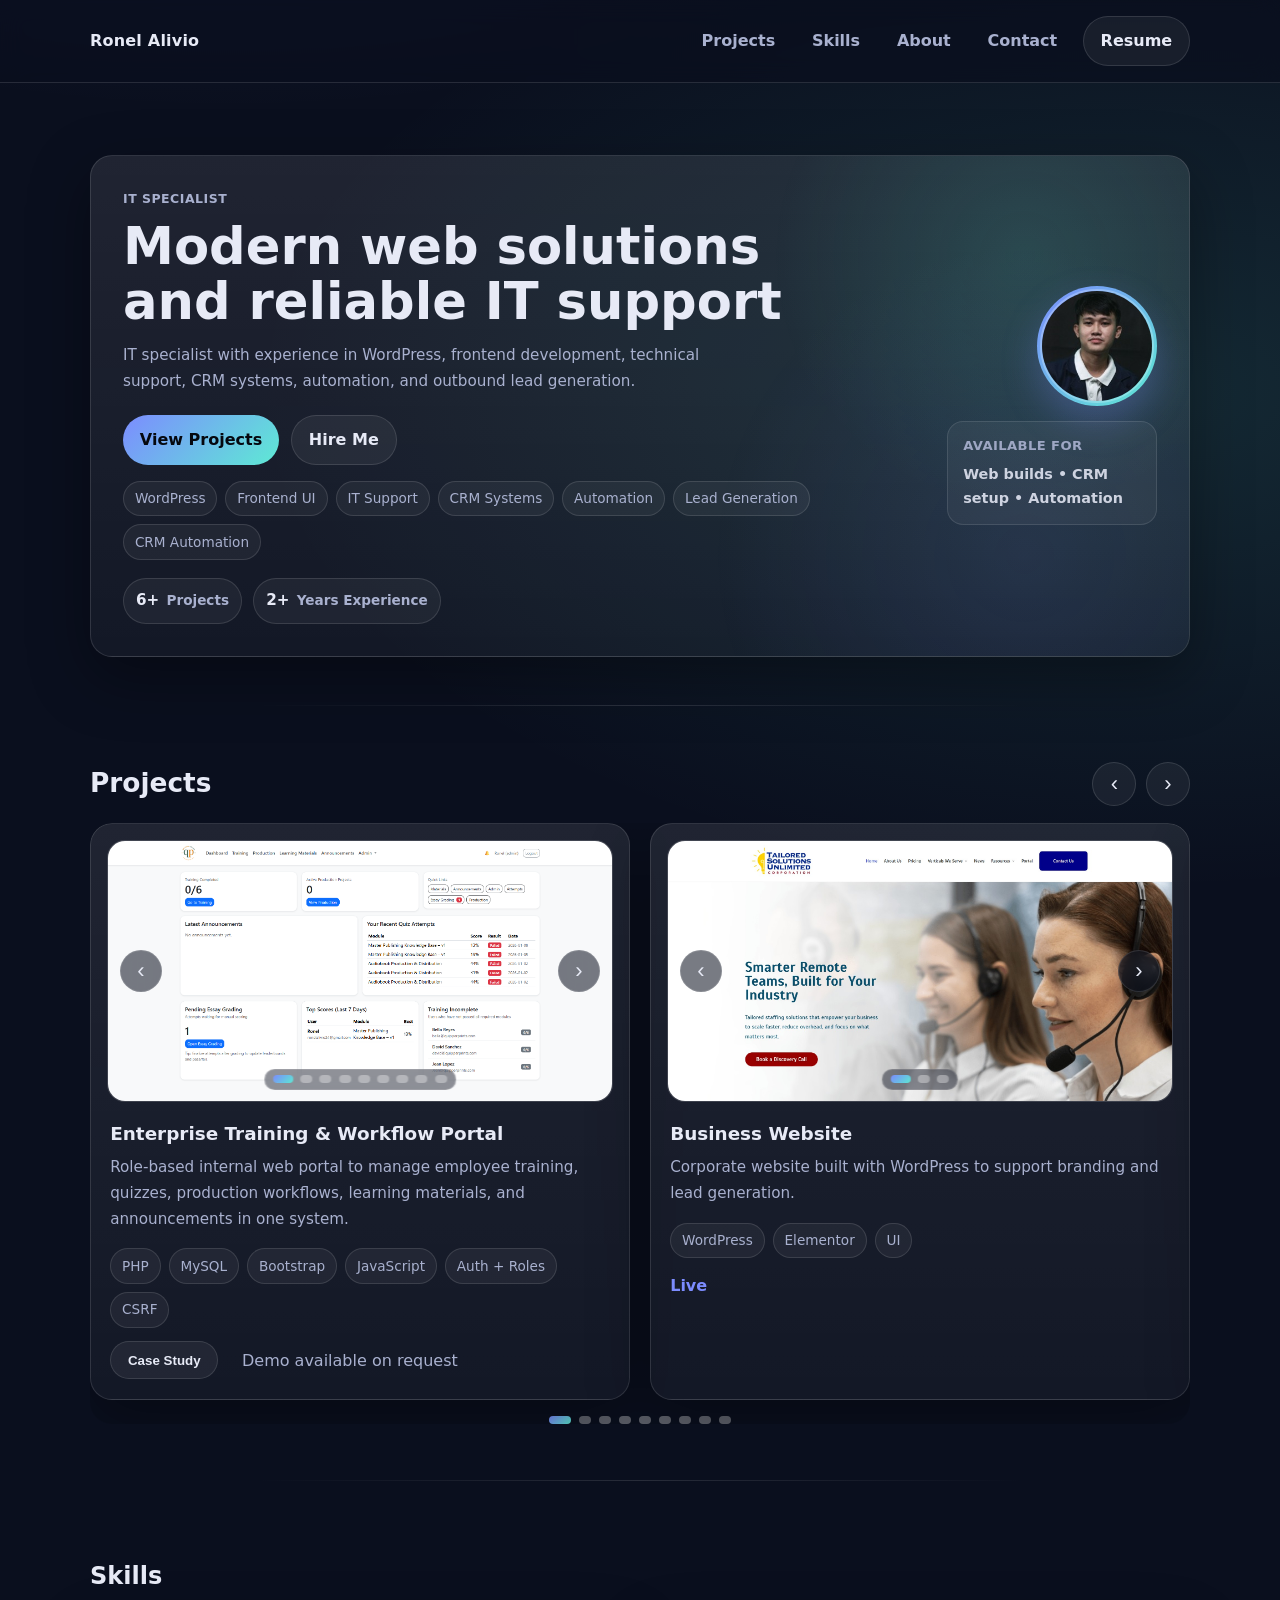
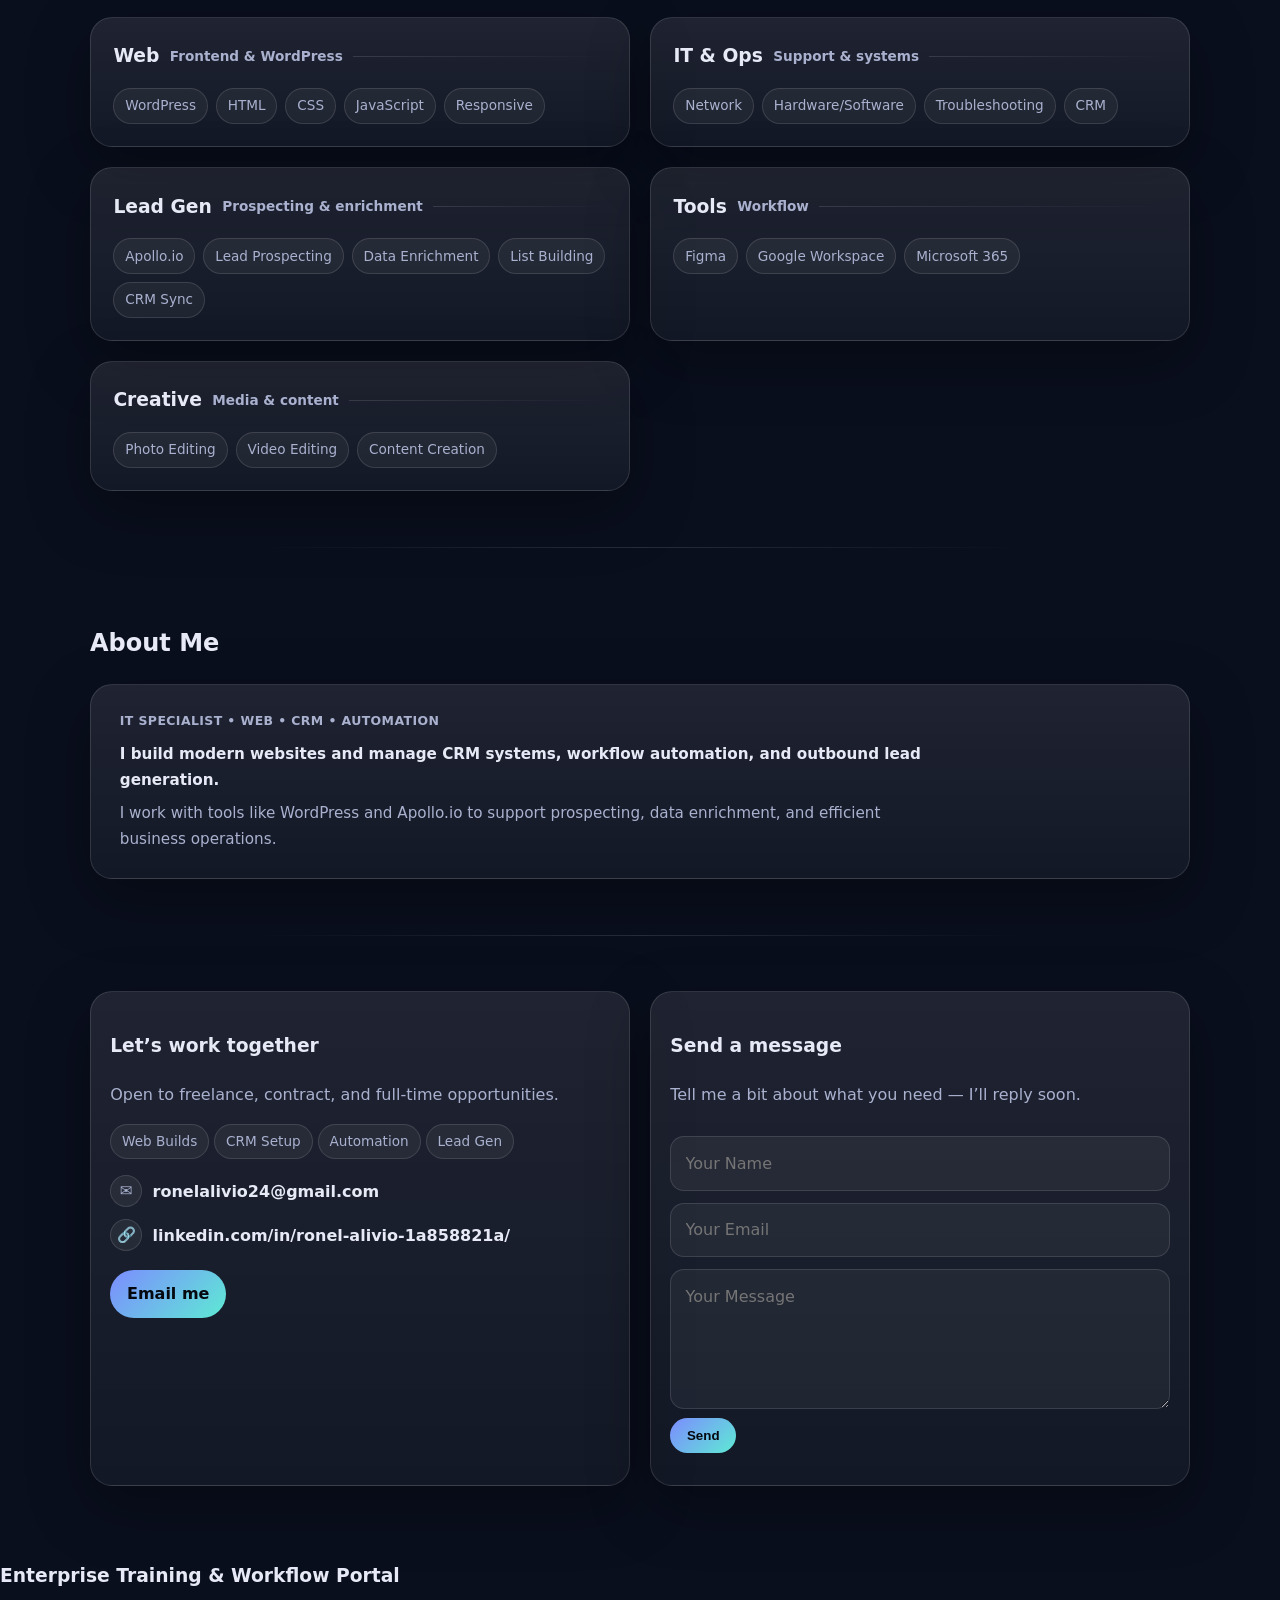
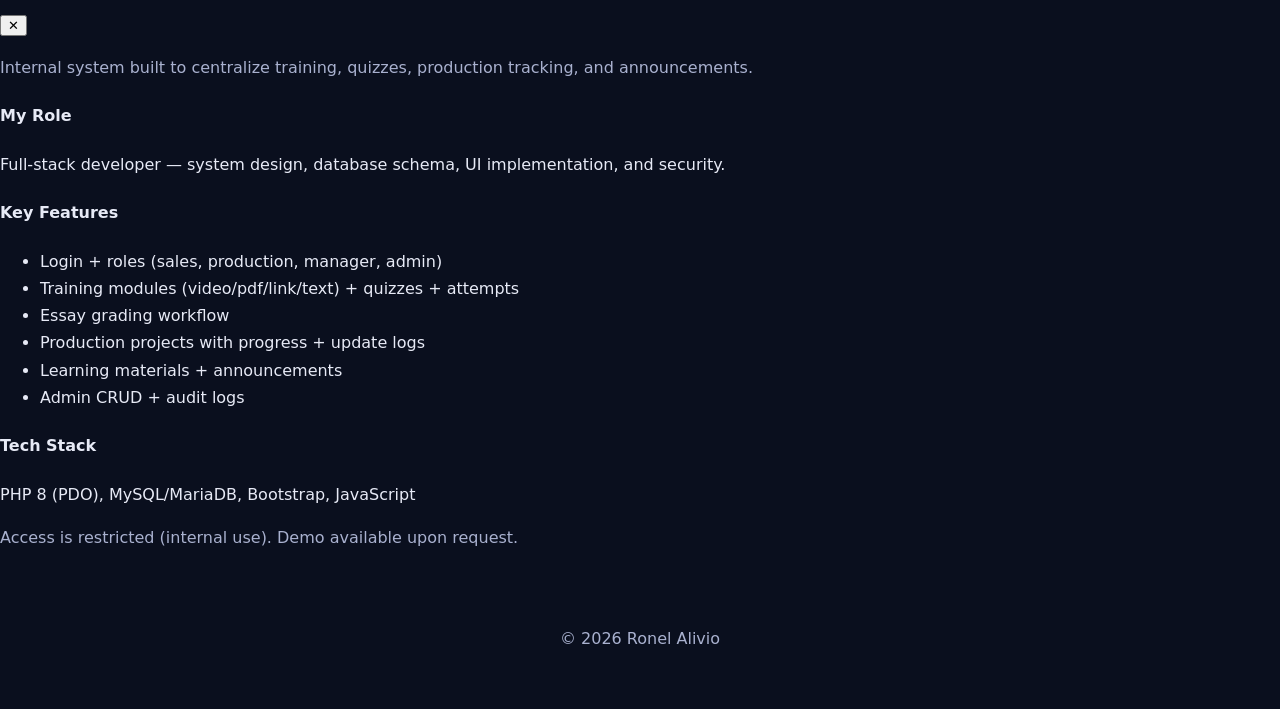
==== index.html @ d52def6b "Update index.html" ====
<!doctype html>
<html lang="en">
<head>
  <meta charset="utf-8" />
  <meta name="viewport" content="width=device-width, initial-scale=1" />
  <title>Ronel Alivio</title>
  <meta name="description" content="Portfolio website showcasing projects and skills" />
  <link rel="stylesheet" href="css/style.css" />
</head>

<body>
  <!-- Header -->
  <header class="header">
    <div class="container nav">
      <a href="#top" class="brand" aria-label="Go to top">
        <span>Ronel Alivio</span>
      </a>

      <nav aria-label="Primary navigation">
        <button
          class="menu-btn"
          id="menuBtn"
          aria-label="Open menu"
          aria-expanded="false"
          aria-controls="menu"
          type="button"
        >
          <span></span>
          <span></span>
          <span></span>
        </button>

        <ul id="menu">
          <li><a href="#projects">Projects</a></li>
          <li><a href="#skills">Skills</a></li>
          <li><a href="#about">About</a></li>
          <li><a href="#contact">Contact</a></li>
          <li><a class="btn" href="resume.html" target="_blank" rel="noreferrer">Resume</a></li>
        </ul>
      </nav>
    </div>
  </header>

  <main id="top">
    <!-- Hero -->
    <section class="hero">
      <div class="container">
        <div class="card hero-card">
          <!-- Left -->
          <div class="hero-content">
            <p class="kicker">IT Specialist</p>

            <h1>Modern web solutions<br>and reliable IT support</h1>

            <p class="subtitle">
              IT specialist with experience in WordPress, frontend development, technical support,
              CRM systems, automation, and outbound lead generation.
            </p>

            <div class="cta">
              <a href="#projects" class="btn primary">View Projects</a>
              <a href="#contact" class="btn">Hire Me</a>
            </div>

            <div class="meta">
              <span class="chip">WordPress</span>
              <span class="chip">Frontend UI</span>
              <span class="chip">IT Support</span>
              <span class="chip">CRM Systems</span>
              <span class="chip">Automation</span>
              <span class="chip">Lead Generation</span>
              <span class="chip">CRM Automation</span>
            </div>

            <div class="hero-highlights" aria-label="Highlights">
              <div class="mini">
                <strong>6+</strong>
                <span>Projects</span>
              </div>
              <div class="mini">
                <strong>2+</strong>
                <span>Years Experience</span>
              </div>
            </div>
          </div>

          <!-- Right -->
          <aside class="hero-side" aria-label="Profile and availability">
            <div class="hero-avatar">
              <img src="assets/images/profile.jpg" alt="Ronel Alivio portrait" />
            </div>

            <div class="hero-side-card">
              <p class="hero-side-title">Available for</p>
              <p class="hero-side-text">Web builds • CRM setup • Automation</p>
            </div>
          </aside>
        </div>
      </div>
    </section>

    <!-- Projects -->
    <section id="projects" class="section">
      <div class="container">
        <div class="section-header">
          <div>
            <h2>Projects</h2>
          </div>

          <div class="projects-controls" aria-label="Project carousel controls">
            <button class="proj-nav" type="button" aria-label="Previous projects" data-proj-prev>‹</button>
            <button class="proj-nav" type="button" aria-label="Next projects" data-proj-next>›</button>
          </div>
        </div>

        <div class="projects-carousel" data-projects-carousel>
          <div class="projects-track" data-projects-track>

            <!-- Project 1 -->
            <article class="card project project-slide">
              <div class="project-media">
                <div class="carousel" data-carousel>
                  <div class="carousel-track" data-track>
                    <img src="assets/images/projects/10-1.png" alt="Portal screenshot 1" />
                    <!-- NOTE: these filenames use dots; keep as-is only if your files are really named like this -->
                    <img src="assets/images/projects/10.2.png" alt="Portal screenshot 2" />
                    <img src="assets/images/projects/10.3.png" alt="Portal screenshot 3" />
                    <img src="assets/images/projects/10.4.png" alt="Portal screenshot 4" />
                    <img src="assets/images/projects/10.5.png" alt="Portal screenshot 5" />
                    <img src="assets/images/projects/10.6.png" alt="Portal screenshot 6" />
                    <img src="assets/images/projects/10.7.png" alt="Portal screenshot 7" />
                    <img src="assets/images/projects/10.8.png" alt="Portal screenshot 8" />
                    <img src="assets/images/projects/10.9.png" alt="Portal screenshot 9" />
                  </div>

                  <button class="carousel-btn prev" type="button" aria-label="Previous image" data-prev>‹</button>
                  <button class="carousel-btn next" type="button" aria-label="Next image" data-next>›</button>
                  <div class="carousel-dots" data-dots aria-label="Image navigation"></div>
                </div>
              </div>

              <div class="project-body">
                <h3>Enterprise Training &amp; Workflow Portal</h3>

                <p>
                  Role-based internal web portal to manage employee training, quizzes, production workflows,
                  learning materials, and announcements in one system.
                </p>

                <div class="tags">
                  <span class="chip">PHP</span>
                  <span class="chip">MySQL</span>
                  <span class="chip">Bootstrap</span>
                  <span class="chip">JavaScript</span>
                  <span class="chip">Auth + Roles</span>
                  <span class="chip">CSRF</span>
                </div>

                <div class="links">
                  <!-- ✅ Added back (you already have the modal below) -->
                  <button class="btn" type="button" data-modal-open="case-portal" aria-haspopup="dialog">
                    Case Study
                  </button>
                  <span class="muted" style="margin-left:10px;">Demo available on request</span>
                </div>
              </div>
            </article>

            <!-- Project 2 -->
            <article class="card project project-slide">
              <div class="project-media">
                <div class="carousel" data-carousel>
                  <div class="carousel-track" data-track>
                    <img src="assets/images/projects/project-1-1.jpg" alt="Business website screenshot 1" />
                    <img src="assets/images/projects/1-2.png" alt="Business website screenshot 2" />
                    <img src="assets/images/projects/1-3.png" alt="Business website screenshot 3" />
                  </div>

                  <button class="carousel-btn prev" type="button" aria-label="Previous image" data-prev>‹</button>
                  <button class="carousel-btn next" type="button" aria-label="Next image" data-next>›</button>
                  <div class="carousel-dots" data-dots aria-label="Image navigation"></div>
                </div>
              </div>

              <div class="project-body">
                <h3>Business Website</h3>
                <p>Corporate website built with WordPress to support branding and lead generation.</p>

                <div class="tags">
                  <span class="chip">WordPress</span>
                  <span class="chip">Elementor</span>
                  <span class="chip">UI</span>
                </div>

                <div class="links">
                  <a href="https://tailoredsucorp.com/" target="_blank" rel="noreferrer">Live</a>
                </div>
              </div>
            </article>

            <!-- Project 3 -->
            <article class="card project project-slide">
              <div class="project-media">
                <div class="carousel" data-carousel>
                  <div class="carousel-track" data-track>
                    <img src="assets/images/projects/2-1.png" alt="Publishing website screenshot 1" />
                    <img src="assets/images/projects/2-2.png" alt="Publishing website screenshot 2" />
                    <img src="assets/images/projects/2-3.png" alt="Publishing website screenshot 3" />
                    <img src="assets/images/projects/2-4.png" alt="Publishing website screenshot 4" />
                  </div>

                  <button class="carousel-btn prev" type="button" aria-label="Previous image" data-prev>‹</button>
                  <button class="carousel-btn next" type="button" aria-label="Next image" data-next>›</button>
                  <div class="carousel-dots" data-dots aria-label="Image navigation"></div>
                </div>
              </div>

              <div class="project-body">
                <h3>Publishing Website</h3>
                <p>Publishing platform website showcasing services, authors, and publications with a clean layout.</p>

                <div class="tags">
                  <span class="chip">WordPress</span>
                  <span class="chip">Elementor</span>
                  <span class="chip">Forms</span>
                </div>

                <div class="links">
                  <a href="https://quipperprints.com/" target="_blank" rel="noreferrer">Live</a>
                </div>
              </div>
            </article>

            <!-- Project 4 -->
            <article class="card project project-slide">
              <div class="project-media">
                <div class="carousel" data-carousel>
                  <div class="carousel-track" data-track>
                    <img src="assets/images/projects/3-1.png" alt="Author website screenshot 1" />
                    <img src="assets/images/projects/3-2.png" alt="Author website screenshot 2" />
                  </div>

                  <button class="carousel-btn prev" type="button" aria-label="Previous image" data-prev>‹</button>
                  <button class="carousel-btn next" type="button" aria-label="Next image" data-next>›</button>
                  <div class="carousel-dots" data-dots aria-label="Image navigation"></div>
                </div>
              </div>

              <div class="project-body">
                <h3>Author Website</h3>
                <p>Author site featuring books, author info, and reading previews in a visually engaging layout.</p>

                <div class="tags">
                  <span class="chip">WordPress</span>
                  <span class="chip">Elementor</span>
                  <span class="chip">WooCommerce</span>
                </div>

                <div class="links">
                  <a href="https://tlriddlebooks.com/" target="_blank" rel="noreferrer">Live</a>
                </div>
              </div>
            </article>

            <!-- Project 5 (Fixed indentation + ensured tags/links are properly inside project-body) -->
            <article class="card project project-slide">
              <div class="project-media">
                <div class="carousel" data-carousel>
                  <div class="carousel-track" data-track>
                    <img src="assets/images/projects/4-1.png" alt="Portal screenshot 1" />
                    <img src="assets/images/projects/4-2.png" alt="Portal screenshot 2" />
                  </div>

                  <button class="carousel-btn prev" type="button" aria-label="Previous image" data-prev>‹</button>
                  <button class="carousel-btn next" type="button" aria-label="Next image" data-next>›</button>
                  <div class="carousel-dots" data-dots aria-label="Image navigation"></div>
                </div>
              </div>

              <div class="project-body">
                <h3>Internal Business Portal</h3>
                <p>PHP portal for SOP access, quizzes, and internal updates with secure authentication.</p>

                <div class="tags">
                  <span class="chip">PHP</span>
                  <span class="chip">MySQL</span>
                  <span class="chip">Auth</span>
                </div>

                <div class="links">
                  <span class="muted">Demo available on request</span>
                </div>
              </div>
            </article>

            <!-- Project 6 -->
            <article class="card project project-slide">
              <div class="project-media">
                <div class="carousel" data-carousel>
                  <div class="carousel-track" data-track>
                    <img src="assets/images/projects/5-1.png" alt="Author website screenshot 1" />
                    <img src="assets/images/projects/5-2.png" alt="Author website screenshot 2" />
                    <img src="assets/images/projects/5-3.png" alt="Author website screenshot 3" />
                  </div>

                  <button class="carousel-btn prev" type="button" aria-label="Previous image" data-prev>‹</button>
                  <button class="carousel-btn next" type="button" aria-label="Next image" data-next>›</button>
                  <div class="carousel-dots" data-dots aria-label="Image navigation"></div>
                </div>
              </div>

              <div class="project-body">
                <h3>Author Website</h3>
                <p>Author site highlighting published work, preview content, and book discovery.</p>

                <div class="tags">
                  <span class="chip">WordPress</span>
                  <span class="chip">Elementor</span>
                  <span class="chip">WooCommerce</span>
                </div>

                <div class="links">
                  <a href="https://authoralexvonludwig.com/" target="_blank" rel="noreferrer">Live</a>
                </div>
              </div>
            </article>

            <!-- Project 7 -->
            <article class="card project project-slide">
              <div class="project-media">
                <div class="carousel" data-carousel>
                  <div class="carousel-track" data-track>
                    <img src="assets/images/projects/6-1.png" alt="Author website screenshot 1" />
                    <img src="assets/images/projects/6-2.png" alt="Author website screenshot 2" />
                  </div>

                  <button class="carousel-btn prev" type="button" aria-label="Previous image" data-prev>‹</button>
                  <button class="carousel-btn next" type="button" aria-label="Next image" data-next>›</button>
                  <div class="carousel-dots" data-dots aria-label="Image navigation"></div>
                </div>
              </div>

              <div class="project-body">
                <h3>Author Website</h3>
                <p>Author site highlighting published work, preview content, and book discovery.</p>

                <div class="tags">
                  <span class="chip">WordPress</span>
                  <span class="chip">Elementor</span>
                  <span class="chip">Web Design</span>
                </div>

                <div class="links">
                  <a href="https://micheallarimerbooks.com/" target="_blank" rel="noreferrer">Live</a>
                </div>
              </div>
            </article>

            <!-- Project 8 -->
            <article class="card project project-slide">
              <div class="project-media">
                <div class="carousel" data-carousel>
                  <div class="carousel-track" data-track>
                    <img src="assets/images/projects/7-1.png" alt="Author website screenshot 1" />
                    <img src="assets/images/projects/7-2.png" alt="Author website screenshot 2" />
                    <img src="assets/images/projects/7-3.png" alt="Author website screenshot 3" />
                  </div>

                  <button class="carousel-btn prev" type="button" aria-label="Previous image" data-prev>‹</button>
                  <button class="carousel-btn next" type="button" aria-label="Next image" data-next>›</button>
                  <div class="carousel-dots" data-dots aria-label="Image navigation"></div>
                </div>
              </div>

              <div class="project-body">
                <h3>Author Website</h3>
                <p>Author site highlighting published work, preview content, and book discovery.</p>

                <div class="tags">
                  <span class="chip">WordPress</span>
                  <span class="chip">Elementor</span>
                  <span class="chip">Web Design</span>
                  <span class="chip">WooCommerce</span>
                </div>

                <div class="links">
                  <a href="https://donnavalentinobooks.com/" target="_blank" rel="noreferrer">Live</a>
                </div>
              </div>
            </article>

            <!-- Project 9 -->
            <article class="card project project-slide">
              <div class="project-media">
                <div class="carousel" data-carousel>
                  <div class="carousel-track" data-track>
                    <img src="assets/images/projects/8-1.png" alt="Website rebuild screenshot 1" />
                    <img src="assets/images/projects/8-2.png" alt="Website rebuild screenshot 2" />
                    <img src="assets/images/projects/8-3.png" alt="Website rebuild screenshot 3" />
                    <img src="assets/images/projects/8-4.png" alt="Website rebuild screenshot 4" />
                  </div>

                  <button class="carousel-btn prev" type="button" aria-label="Previous image" data-prev>‹</button>
                  <button class="carousel-btn next" type="button" aria-label="Next image" data-next>›</button>
                  <div class="carousel-dots" data-dots aria-label="Image navigation"></div>
                </div>
              </div>

              <div class="project-body">
                <h3>WordPress Website Rebuild (WPBakery to Elementor)</h3>
                <p>Rebuilt a WordPress website from scratch by migrating layouts from WPBakery to Elementor, improving performance, maintainability, and visual consistency.</p>

                <div class="tags">
                  <span class="chip">WordPress</span>
                  <span class="chip">Elementor</span>
                  <span class="chip">Optimization</span>
                </div>

                <div class="links">
                  <a href="https://www.thearayapark.com/" target="_blank" rel="noreferrer">Live</a>
                </div>
              </div>
            </article>

            <!-- Project 10 -->
            <article class="card project project-slide">
              <div class="project-media">
                <div class="carousel" data-carousel>
                  <div class="carousel-track" data-track>
                    <img src="assets/images/projects/9-1.png" alt="Website rebuild screenshot 1" />
                    <img src="assets/images/projects/9-2.png" alt="Website rebuild screenshot 2" />
                    <img src="assets/images/projects/9-3.png" alt="Website rebuild screenshot 3" />
                  </div>

                  <button class="carousel-btn prev" type="button" aria-label="Previous image" data-prev>‹</button>
                  <button class="carousel-btn next" type="button" aria-label="Next image" data-next>›</button>
                  <div class="carousel-dots" data-dots aria-label="Image navigation"></div>
                </div>
              </div>

              <div class="project-body">
                <h3>WordPress Website Rebuild (WPBakery to Elementor)</h3>
                <p>Rebuilt a WordPress website from scratch by migrating layouts from WPBakery to Elementor, improving performance, maintainability, and visual consistency.</p>

                <div class="tags">
                  <span class="chip">WordPress</span>
                  <span class="chip">Elementor</span>
                  <span class="chip">Optimization</span>
                </div>

                <div class="links">
                  <a href="https://kndresource.com/" target="_blank" rel="noreferrer">Live</a>
                </div>
              </div>
            </article>

          </div>

          <div class="projects-dots" data-projects-dots aria-label="Project navigation"></div>
        </div>
      </div>
    </section>

    <!-- Skills -->
    <section id="skills" class="section">
      <div class="container">
        <h2>Skills</h2>

        <div class="skills-grid">
          <div class="card skill-card">
            <h3>Web <span class="skill-sub">Frontend & WordPress</span></h3>
            <div class="tags">
              <span class="chip">WordPress</span>
              <span class="chip">HTML</span>
              <span class="chip">CSS</span>
              <span class="chip">JavaScript</span>
              <span class="chip">Responsive</span>
            </div>
          </div>

          <div class="card skill-card">
            <h3>IT & Ops <span class="skill-sub">Support & systems</span></h3>
            <div class="tags">
              <span class="chip">Network</span>
              <span class="chip">Hardware/Software</span>
              <span class="chip">Troubleshooting</span>
              <span class="chip">CRM</span>
            </div>
          </div>

          <div class="card skill-card">
            <h3>Lead Gen <span class="skill-sub">Prospecting & enrichment</span></h3>
            <div class="tags">
              <span class="chip">Apollo.io</span>
              <span class="chip">Lead Prospecting</span>
              <span class="chip">Data Enrichment</span>
              <span class="chip">List Building</span>
              <span class="chip">CRM Sync</span>
            </div>
          </div>

          <div class="card skill-card">
            <h3>Tools <span class="skill-sub">Workflow</span></h3>
            <div class="tags">
              <span class="chip">Figma</span>
              <span class="chip">Google Workspace</span>
              <span class="chip">Microsoft 365</span>
            </div>
          </div>

          <div class="card skill-card">
            <h3>Creative <span class="skill-sub">Media & content</span></h3>
            <div class="tags">
              <span class="chip">Photo Editing</span>
              <span class="chip">Video Editing</span>
              <span class="chip">Content Creation</span>
            </div>
          </div>
        </div>
      </div>
    </section>

    <!-- About -->
    <section id="about" class="section">
      <div class="container">
        <h2>About Me</h2>

        <div class="card about-card">
          <p class="about-kicker">IT Specialist • Web • CRM • Automation</p>
          <p class="about-text">
            <strong>I build modern websites and manage CRM systems, workflow automation, and outbound lead generation.</strong>
            I work with tools like WordPress and Apollo.io to support prospecting, data enrichment, and efficient business operations.
          </p>
        </div>
      </div>
    </section>

    <!-- Contact -->
    <section id="contact" class="section">
      <div class="container contact-grid">
        <!-- Left -->
        <div class="card section-pad contact-card">
          <h3>Let’s work together</h3>
          <p class="muted">Open to freelance, contract, and full-time opportunities.</p>

          <div class="contact-badges" aria-label="Available for">
            <span class="chip">Web Builds</span>
            <span class="chip">CRM Setup</span>
            <span class="chip">Automation</span>
            <span class="chip">Lead Gen</span>
          </div>

          <ul class="contact-list" aria-label="Contact links">
            <li>
              <span class="icon" aria-hidden="true">✉️</span>
              <a href="mailto:ronelalivio24@gmail.com">ronelalivio24@gmail.com</a>
            </li>
            <li>
              <span class="icon" aria-hidden="true">🔗</span>
              <a href="https://www.linkedin.com/in/ronel-alivio-1a858821a/" target="_blank" rel="noreferrer">
                linkedin.com/in/ronel-alivio-1a858821a/
              </a>
            </li>
          </ul>

          <div class="contact-actions">
            <a class="btn primary" href="mailto:ronelalivio24@gmail.com">Email me</a>
          </div>
        </div>

        <!-- Right -->
        <form class="card contact-form" id="contactForm">
          <h3>Send a message</h3>
          <p class="muted form-sub">Tell me a bit about what you need — I’ll reply soon.</p>

          <label for="fullName" class="sr-only">Your Name</label>
          <input id="fullName" name="name" type="text" placeholder="Your Name" required />

          <label for="email" class="sr-only">Your Email</label>
          <input id="email" name="email" type="email" placeholder="Your Email" required />

          <label for="message" class="sr-only">Your Message</label>
          <textarea id="message" name="message" placeholder="Your Message" required></textarea>

          <button class="btn primary" type="submit">Send</button>
          <p class="form-note" id="formNote" aria-live="polite"></p>
        </form>
      </div>
    </section>
  </main>

  <!-- Case Study Modal -->
  <div class="modal" id="case-portal" role="dialog" aria-modal="true" aria-hidden="true" aria-labelledby="casePortalTitle">
    <div class="modal-backdrop" data-modal-close></div>

    <div class="modal-card" role="document">
      <div class="modal-head">
        <h3 id="casePortalTitle">Enterprise Training &amp; Workflow Portal</h3>
        <button class="modal-close" type="button" aria-label="Close" data-modal-close>✕</button>
      </div>

      <div class="modal-body">
        <p class="muted">
          Internal system built to centralize training, quizzes, production tracking, and announcements.
        </p>

        <h4>My Role</h4>
        <p>Full-stack developer — system design, database schema, UI implementation, and security.</p>

        <h4>Key Features</h4>
        <ul>
          <li>Login + roles (sales, production, manager, admin)</li>
          <li>Training modules (video/pdf/link/text) + quizzes + attempts</li>
          <li>Essay grading workflow</li>
          <li>Production projects with progress + update logs</li>
          <li>Learning materials + announcements</li>
          <li>Admin CRUD + audit logs</li>
        </ul>

        <h4>Tech Stack</h4>
        <p>PHP 8 (PDO), MySQL/MariaDB, Bootstrap, JavaScript</p>

        <p class="muted">Access is restricted (internal use). Demo available upon request.</p>
      </div>
    </div>
  </div>

 <!-- Image Preview Lightbox -->
<div class="img-preview" id="imgPreview" aria-hidden="true">
  <div class="img-preview-backdrop"></div>

  <!-- Prev -->
  <button
    class="img-preview-nav prev"
    type="button"
    aria-label="Previous image"
  >
    ‹
  </button>

  <!-- Next -->
  <button
    class="img-preview-nav next"
    type="button"
    aria-label="Next image"
  >
    ›
  </button>

  <!-- Close -->
  <button
    class="img-preview-close"
    type="button"
    aria-label="Close image preview"
  >
    ✕
  </button>

  <img id="imgPreviewImg" alt="Image preview" />
</div>


  <footer class="footer">
    <p>© <span id="year"></span> Ronel Alivio</p>
  </footer>

  <script src="js/main.js"></script>
</body>
</html>
---- css/style.css ----
/* =========================
   THEME
========================= */
:root{
  --bg:#0a0f1e;

  --surface:rgba(255,255,255,.06);
  --surface-2:rgba(255,255,255,.09);
  --border:rgba(255,255,255,.12);

  --text:#e7eaf6;
  --muted:#a9b1cf;

  --primary:#7c8cff;
  --teal:#5eead4;

  --radius:16px;
  --radius-lg:22px;

  --shadow:0 20px 60px rgba(0,0,0,.35);
  --shadow-soft:0 12px 30px rgba(0,0,0,.25);

  --max:1100px;
}

/* =========================
   BASE
========================= */
*{ box-sizing:border-box; }
html{ scroll-behavior:smooth; }

body{
  margin:0;
  font-family:ui-sans-serif, system-ui, -apple-system, Segoe UI, Roboto, Helvetica, Arial;
  background:
    radial-gradient(900px 500px at 18% -10%, rgba(124,140,255,.18), transparent),
    radial-gradient(900px 500px at 90% 10%, rgba(94,234,212,.12), transparent),
    var(--bg);
  color:var(--text);
  line-height:1.7;
}

.subtitle,
.project p,
.about-text {
  font-size: 0.95rem;
}

a{ color:inherit; text-decoration:none; }
a:hover{ text-decoration:none; }

.container{
  width:min(var(--max), 92%);
  margin:0 auto;
}

.sr-only{
  position:absolute;
  width:1px;
  height:1px;
  padding:0;
  margin:-1px;
  overflow:hidden;
  clip:rect(0,0,0,0);
  white-space:nowrap;
  border:0;
}

/* =========================
   ACCESSIBILITY
========================= */
.btn:focus-visible,
.proj-nav:focus-visible,
.carousel-btn:focus-visible,
.dot:focus-visible,
.projects-dot:focus-visible,
.menu-btn:focus-visible,
.img-preview-close:focus-visible{
  outline:2px solid rgba(124,140,255,.65);
  outline-offset:3px;
}

/* =========================
   HEADER / NAV
========================= */
.header{
  position:sticky;
  top:0;
  z-index:20;
  background:rgba(10,15,30,.66);
  backdrop-filter:blur(12px);
  border-bottom:1px solid var(--border);
}

.nav{
  display:flex;
  align-items:center;
  justify-content:space-between;
  padding:1rem 0;
  gap:1rem;
  position:relative;
}

.brand{
  display:flex;
  align-items:center;
  gap:.75rem;
  font-weight:800;
  letter-spacing:.2px;
}

nav ul{
  display:flex;
  align-items:center;
  gap:.9rem;
  list-style:none;
  padding:0;
  margin:0;
}

nav a{
  color:var(--muted);
  font-weight:700;
  padding:.45rem .7rem;
  border-radius:999px;
}

nav a:hover{
  color:var(--text);
  background:var(--surface);
}

/* =========================
   HAMBURGER MENU
========================= */
.menu-btn {
  display: none;
  width: 42px;
  height: 42px;
  border-radius: 12px;
  border: 1px solid var(--border);
  background: var(--surface);
  cursor: pointer;
  position: relative;
}

.menu-btn span {
  position: absolute;
  left: 50%;
  width: 18px;
  height: 2px;
  background: var(--text);
  border-radius: 2px;
  transform: translateX(-50%);
  transition: transform 0.25s ease, opacity 0.25s ease;
}

.menu-btn span:nth-child(1) { top: 13px; }
.menu-btn span:nth-child(2) { top: 20px; }
.menu-btn span:nth-child(3) { top: 27px; }

/* Active (X icon) */
.menu-btn[aria-expanded="true"] span:nth-child(1) {
  transform: translateX(-50%) translateY(7px) rotate(45deg);
}
.menu-btn[aria-expanded="true"] span:nth-child(2) { opacity: 0; }
.menu-btn[aria-expanded="true"] span:nth-child(3) {
  transform: translateX(-50%) translateY(-7px) rotate(-45deg);
}

/* =========================
   UI PRIMITIVES
========================= */
.btn{
  display:inline-flex;
  align-items:center;
  justify-content:center;
  padding:.65rem 1.05rem;
  border-radius:999px;
  border:1px solid var(--border);
  background:var(--surface);
  color:var(--text);
  font-weight:800;
  transition:transform .15s ease, background .15s ease, box-shadow .15s ease;
}

.btn:hover{
  transform:translateY(-1px);
  background:var(--surface-2);
  box-shadow:var(--shadow-soft);
}

.btn.primary{
  border:none;
  background:linear-gradient(135deg, var(--primary), var(--teal));
  color:#05080f;
}

.card{
  background:linear-gradient(180deg, rgba(255,255,255,.09), rgba(255,255,255,.04));
  border:1px solid var(--border);
  border-radius:var(--radius-lg);
  box-shadow:var(--shadow);
  transition: transform .15s ease, box-shadow .15s ease;
}

.card:hover { transform: translateY(-2px); }

.meta, .tags{
  display:flex;
  gap:.5rem;
  flex-wrap:wrap;
  margin-top:1rem;
}

.chip{
  display:inline-flex;
  align-items:center;
  padding:.33rem .68rem;
  border-radius:999px;
  border:1px solid var(--border);
  background:rgba(255,255,255,.05);
  color:var(--muted);
  font-size:.85rem;
  white-space:nowrap;
}

/* =========================
   HERO
========================= */
.hero{ padding:4.5rem 0 3rem; }

.hero-card{
  position:relative;
  padding:2rem;
  display:grid;
  grid-template-columns: 1fr 210px;
  gap:1.2rem;
  align-items:center;
  max-width:1100px;
  margin:0 auto;
}

.hero-card::before{
  content:"";
  position:absolute;
  inset:0;
  border-radius:var(--radius-lg);
  background:
    radial-gradient(420px 420px at 85% 20%, rgba(94,234,212,.12), transparent 60%),
    radial-gradient(520px 520px at 85% 80%, rgba(124,140,255,.10), transparent 60%);
  pointer-events:none;
}

.hero-content,
.hero-side{ position:relative; z-index:1; }

.hero-side{
  display:grid;
  justify-items:end;
  align-content:center;
  gap:.9rem;
}

.kicker{
  color:var(--muted);
  font-weight:900;
  letter-spacing:.5px;
  text-transform:uppercase;
  font-size:.78rem;
  margin:0 0 .6rem;
}

.hero-card h1{
  margin:0 0 .85rem;
  font-size:clamp(2.1rem, 4vw, 3.2rem);
  line-height:1.08;
  max-width: 22ch;
  text-wrap: balance;
}

.subtitle{
  margin:0;
  color:var(--muted);
  max-width:62ch;
}

.cta{
  display:flex;
  gap:.75rem;
  flex-wrap:wrap;
  margin-top:1.25rem;
}

/* Avatar */
.hero-avatar{
  width:120px;
  height:120px;
  border-radius:50%;
  padding:3px;
  background:linear-gradient(135deg, var(--primary), var(--teal));
  box-shadow:0 16px 36px rgba(124,140,255,.28);
}

.hero-avatar img{
  width:100%;
  height:100%;
  border-radius:50%;
  display:block;
  object-fit:cover;
  border:2px solid rgba(255,255,255,.25);
}

/* Right mini card */
.hero-side-card{
  width:100%;
  padding:.85rem .95rem;
  border-radius:var(--radius);
  border:1px solid var(--border);
  background:rgba(255,255,255,.05);
  opacity:.92;
}

.hero-side-title{
  margin:0 0 .25rem;
  color:var(--muted);
  font-weight:900;
  font-size:.82rem;
  text-transform:uppercase;
  letter-spacing:.4px;
}

.hero-side-text{
  margin:0;
  color:var(--text);
  font-weight:800;
  font-size:.9rem;
  opacity:.95;
}

/* Highlights row */
.hero-highlights{
  margin-top:1.15rem;
  display:flex;
  flex-wrap:wrap;
  gap:.7rem;
}

.mini{
  display:inline-flex;
  align-items:baseline;
  gap:.45rem;
  padding:.55rem .75rem;
  border-radius:999px;
  border:1px solid var(--border);
  background:rgba(255,255,255,.05);
}

.mini strong{ font-size:.95rem; }
.mini span{ color:var(--muted); font-weight:800; font-size:.85rem; }

/* =========================
   SECTIONS
========================= */
.section{ 
  padding:3.5rem 0; 
  position: relative;
}

.section::before {
  content: "";
  position: absolute;
  top: 0;
  left: 50%;
  width: 60%;
  height: 1px;
  transform: translateX(-50%);
  background: linear-gradient(to right, transparent, var(--border), transparent);
}

.section-header{
  display:flex;
  align-items:flex-end;
  justify-content:space-between;
  gap:1rem;
  margin-bottom:1.1rem;
}

.section-header h2{ margin:0; font-size:1.65rem; }
.section-header p{ margin:.35rem 0 0; color:var(--muted); }

/* =========================
   PROJECTS CAROUSEL
========================= */
.projects-carousel{
  position:relative;
  overflow:hidden;
  border-radius:var(--radius-lg);
}

.projects-track{
  display:flex;
  gap:1.25rem;
  transition:transform 360ms ease;
  will-change:transform;
  align-items:stretch;
}

.project-slide{
  flex:0 0 calc((100% - 1.25rem) / 2);
  min-width:0;
}

.project{
  overflow:hidden;
}

.project:hover{
  transform:translateY(-3px);
  box-shadow:0 30px 75px rgba(0,0,0,.45);
}

.project-media{ padding:1rem 1rem 0; }
.project-body{ padding:1rem 1.2rem 1.25rem; }
.project h3{ margin:0 0 .35rem; font-size:1.15rem; }
.project p{ margin:0; color:var(--muted); }

.links{ display:flex; gap:.85rem; margin-top:.85rem; align-items:center; flex-wrap:wrap; }
.links a{ color:var(--primary); font-weight:900; }

.projects-controls{ display:flex; gap:.6rem; align-items:center; }

.proj-nav{
  width:44px;
  height:44px;
  border-radius:999px;
  border:1px solid var(--border);
  background:rgba(255,255,255,.06);
  color:var(--text);
  font-size:22px;
  display:grid;
  place-items:center;
  cursor:pointer;
  transition:transform .15s ease, background .15s ease;
}

.proj-nav:hover{
  transform:scale(1.05);
  background:rgba(255,255,255,.1);
}

.projects-dots{
  margin-top:1rem;
  display:flex;
  justify-content:center;
  gap:.5rem;
}

.projects-dot{
  width:8px;
  height:8px;
  border-radius:999px;
  border:none;
  cursor:pointer;
  background:rgba(255,255,255,.35);
}

.projects-dot.active{
  width:22px;
  background:linear-gradient(135deg, var(--primary), var(--teal));
}

/* =========================
   IMAGE CAROUSEL
========================= */
.carousel{
  position:relative;
  border-radius:18px;
  overflow:hidden;
  border:1px solid var(--border);
  background:rgba(255,255,255,.04);
}

.carousel-track{
  display:flex;
  transition:transform 320ms ease;
  will-change:transform;
}

.carousel img{
  width:100%;
  height:260px;
  object-fit:cover;
  flex:0 0 100%;
  display:block;
  cursor: zoom-in; /* ✅ hint for preview */
}

.carousel-btn{
  position:absolute;
  top:50%;
  transform:translateY(-50%);
  width:42px;
  height:42px;
  border-radius:999px;
  border:1px solid var(--border);
  background:rgba(10,15,30,.55);
  backdrop-filter:blur(8px);
  color:var(--text);
  font-size:22px;
  display:grid;
  place-items:center;
  cursor:pointer;
  transition:transform .15s ease, background .15s ease;
}

.carousel-btn:hover{
  transform:translateY(-50%) scale(1.05);
  background:rgba(10,15,30,.75);
}

.carousel-btn.prev{ left:.75rem; }
.carousel-btn.next{ right:.75rem; }

.carousel-dots{
  position:absolute;
  left:50%;
  bottom:.7rem;
  transform:translateX(-50%);
  display:flex;
  gap:.45rem;
  padding:.35rem .5rem;
  border-radius:999px;
  border:1px solid var(--border);
  background:rgba(10,15,30,.45);
  backdrop-filter:blur(8px);
}

.dot{
  width:8px;
  height:8px;
  border-radius:999px;
  background:rgba(255,255,255,.35);
  border:none;
  cursor:pointer;
}

.dot.active{
  width:20px;
  background:linear-gradient(135deg, var(--primary), var(--teal));
}

/* =========================
   SKILLS
========================= */
.skills-grid{
  display:grid;
  grid-template-columns:repeat(2, minmax(0, 1fr));
  gap:1.25rem;
}

.skill-card{ padding:1.4rem; }

.skill-card h3{
  margin:0 0 .85rem;
  display:flex;
  align-items:center;
  gap:.65rem;
}

.skill-card h3::after{
  content:"";
  flex:1;
  height:1px;
  background:linear-gradient(to right, var(--border), transparent);
}

.skill-sub{
  font-size:.85rem;
  color:var(--muted);
  font-weight:800;
}

/* =========================
   ABOUT
========================= */
.about-card{ padding:1.6rem 1.8rem; }

.about-kicker{
  margin:0 0 .65rem;
  color:var(--muted);
  font-weight:900;
  letter-spacing:.4px;
  text-transform:uppercase;
  font-size:.78rem;
}

.about-text{
  margin:0;
  color:var(--muted);
  max-width:85ch;
}

.about-text strong{
  display:block;
  margin-bottom:.45rem;
  color:var(--text);
  font-weight:900;
}

/* =========================
   CONTACT / FORMS
========================= */
.contact-grid{
  display:grid;
  grid-template-columns:repeat(2, minmax(0, 1fr));
  gap:1.25rem;
}

.section-pad{ padding:1.2rem; }
.muted{ color:var(--muted); }

form.card{ padding:1.2rem; }

input, textarea{
  width:100%;
  margin-top:.75rem;
  padding:.8rem .9rem;
  border-radius:14px;
  border:1px solid var(--border);
  background:rgba(255,255,255,.05);
  color:var(--text);
  font:inherit;
  outline:none;
}

textarea{ min-height:120px; resize:vertical; }
input:focus, textarea:focus{ border-color:rgba(124,140,255,.65); }

.form-note{
  margin:.75rem 0 0;
  color:var(--muted);
  font-size:.9rem;
}

/* Contact upgrades */
.contact-badges { margin-top: .75rem; }

.contact-list {
  list-style: none;
  padding: 0;
  margin: 1rem 0 0;
  display: grid;
  gap: .75rem;
}

.contact-list li {
  display: flex;
  align-items: center;
  gap: .65rem;
  color: var(--muted);
  font-weight: 700;
}

.contact-list a { color: var(--text); }
.contact-list a:hover { color: var(--primary); }

.icon {
  width: 32px;
  height: 32px;
  display: grid;
  place-items: center;
  border-radius: 999px;
  background: rgba(255,255,255,0.06);
  border: 1px solid var(--border);
  font-size: .95rem;
}

.contact-actions {
  display: flex;
  gap: .75rem;
  flex-wrap: wrap;
  margin-top: 1.15rem;
}

.contact-note {
  margin: .9rem 0 0;
  font-size: .9rem;
}

/* Form polish */
.contact-form { padding: 1.2rem; }
.form-sub { margin: .25rem 0 1rem; }

textarea { min-height: 140px; }

/* =========================
   FOOTER
========================= */
.footer{
  padding:2.6rem 0;
  text-align:center;
  color:var(--muted);
}

/* =========================
   RESPONSIVE
========================= */
@media (max-width: 900px){
  .hero-card{
    grid-template-columns:1fr;
    gap:1.1rem;
  }
  .hero-side{
    justify-items:start;
  }
  .skills-grid, .contact-grid{
    grid-template-columns:1fr;
  }
}

/* ✅ 1 project per view on mobile */
@media (max-width: 768px) {
  .project-slide {
    flex: 0 0 100% !important;
  }
}

@media (max-width: 640px) {
  /* hamburger menu */
  nav ul { display: none; }

  nav ul.open {
    display: flex;
    position: absolute;
    right: 4%;
    top: 68px;
    flex-direction: column;
    width: 220px;
    padding: .65rem;
    background: rgba(10,15,30,.9);
    border: 1px solid var(--border);
    border-radius: 16px;
    backdrop-filter: blur(12px);
  }

  .menu-btn {
    display: inline-flex;
    align-items: center;
    justify-content: center;
  }

  /* mobile improvements */
  .hero { padding: 2.6rem 0 2rem; }
  .hero-card { padding: 1.35rem; gap: .9rem; }

  .kicker{ margin: 0 0 .45rem; font-size: .72rem; }

  .hero-card h1{
    font-size: clamp(1.65rem, 7vw, 2.15rem);
    line-height: 1.1;
    margin: 0 0 .65rem;
    max-width: 26ch;
  }

  .subtitle{ font-size: .92rem; line-height: 1.55; }
  .cta{ margin-top: 1rem; gap: .6rem; }
  .btn{ padding: .62rem .95rem; }

  .hero-avatar{ width: 92px; height: 92px; }
  .hero-side-card{ padding: .75rem .85rem; }
  .hero-side-text{ font-size: .88rem; }

  .hero-highlights{ margin-top: .95rem; gap: .5rem; }
  .mini{ padding: .48rem .65rem; }
  .mini strong{ font-size: .9rem; }
  .mini span{ font-size: .82rem; }

  .section{ padding: 2.6rem 0; }
  .section-header h2{ font-size: 1.4rem; }

  .projects-dot{ width: 7px; height: 7px; }
  .projects-dot.active{ width: 18px; }

  .skill-card{ padding: 1.15rem; }
  .skill-card h3{ margin: 0 0 .65rem; }

  .chip{ font-size: .82rem; padding: .3rem .6rem; }
}

/* ===========================
   Image Preview Lightbox (UPDATED)
=========================== */
.img-preview{
  position: fixed;
  inset: 0;
  display: none;
  z-index: 10000;

  /* fade */
  opacity: 0;
  transition: opacity .16s ease;
}

.img-preview[aria-hidden="false"]{
  display: flex;
  align-items: center;
  justify-content: center;
  opacity: 1;
}

.img-preview-backdrop{
  position: absolute;
  inset: 0;
  background: rgba(0,0,0,.78);
  backdrop-filter: blur(8px);
}

/* Image */
#imgPreviewImg{
  position: relative;
  z-index: 1;

  max-width: 92vw;
  max-height: min(92vh, 760px);

  border-radius: 16px;
  border: 1px solid rgba(255,255,255,.18);
  box-shadow: 0 30px 90px rgba(0,0,0,.65);

  animation: zoomIn .18s ease-out;
}

/* Close button */
.img-preview-close{
  position: absolute;
  top: calc(16px + env(safe-area-inset-top, 0px));
  right: calc(16px + env(safe-area-inset-right, 0px));
  z-index: 2;

  width: 44px;
  height: 44px;
  border-radius: 999px;

  border: 1px solid rgba(255,255,255,.20);
  background: rgba(255,255,255,.08);
  color: var(--text);
  font-size: 22px;
  line-height: 1;
  cursor: pointer;

  backdrop-filter: blur(10px);
}

.img-preview-close:hover{
  background: rgba(255,255,255,.14);
}

/* Animation */
@keyframes zoomIn{
  from{ transform: scale(.965); opacity: .75; }
  to{ transform: scale(1); opacity: 1; }
}
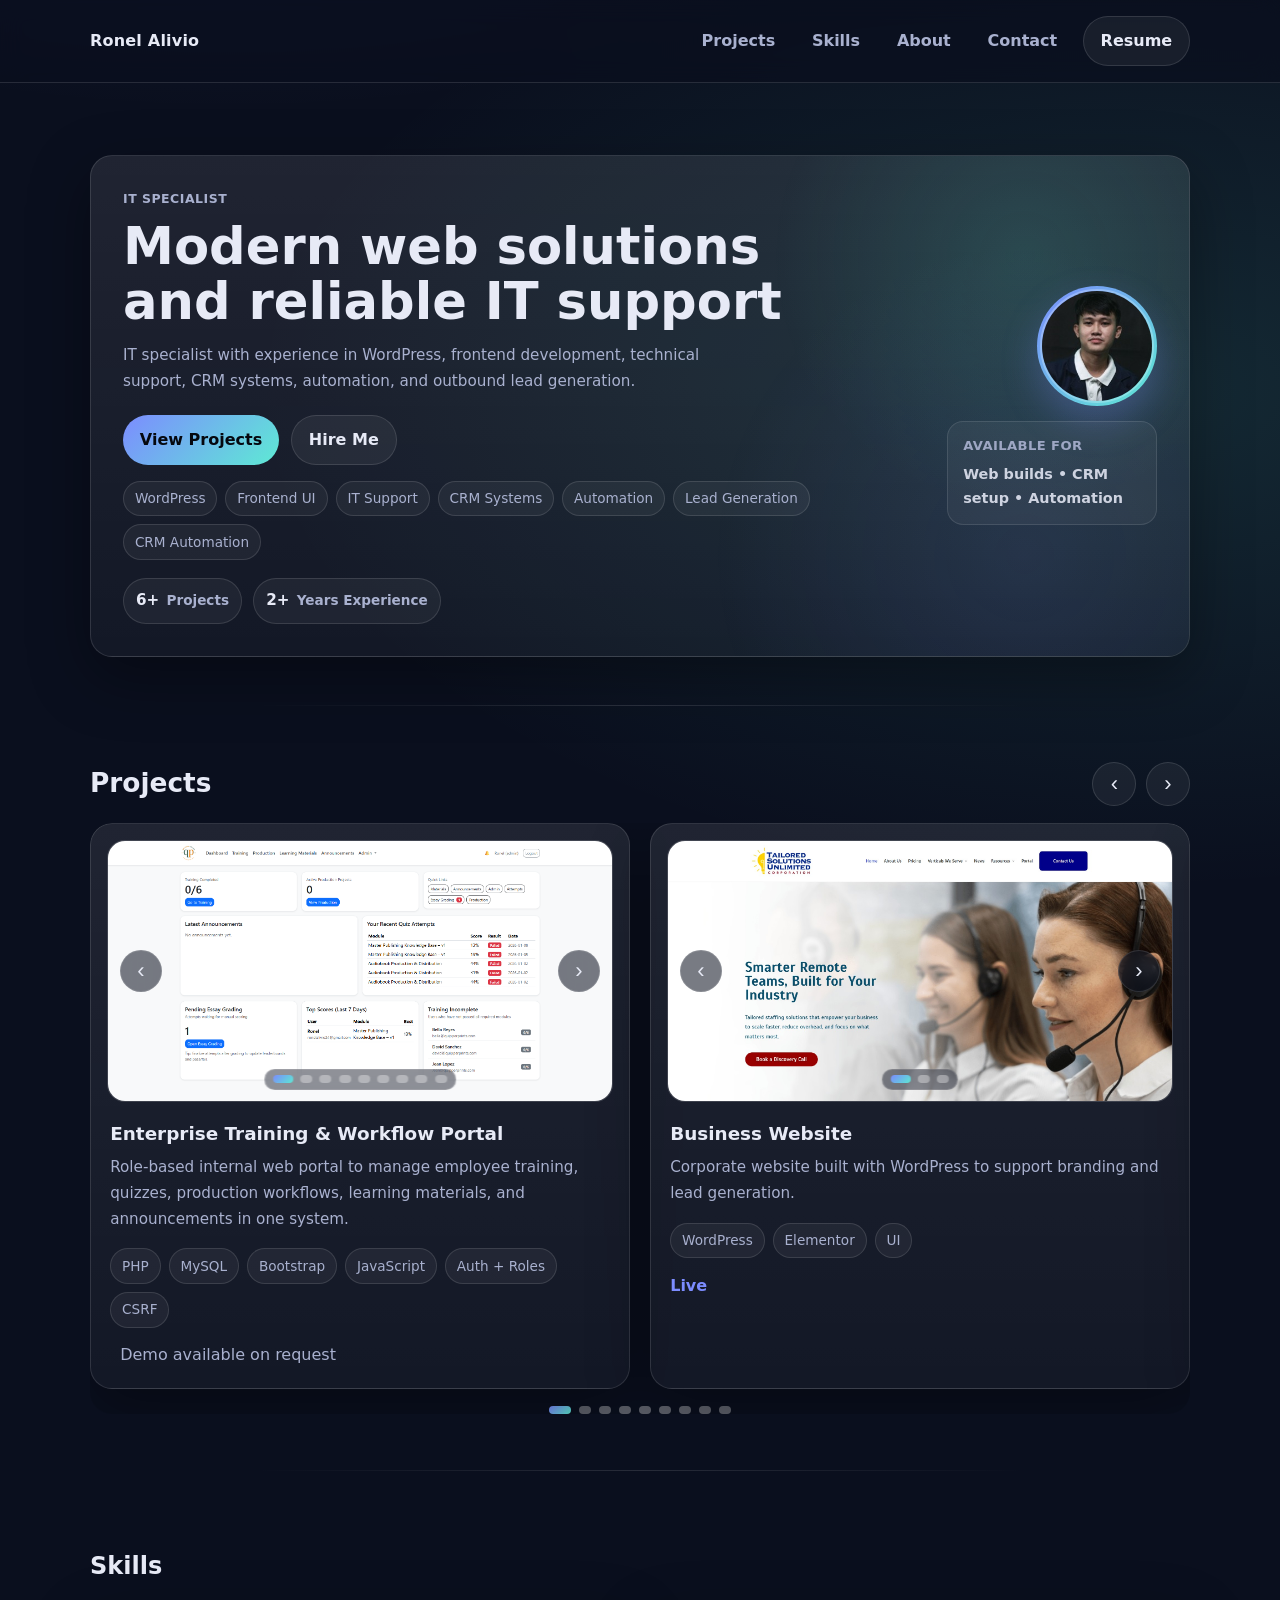
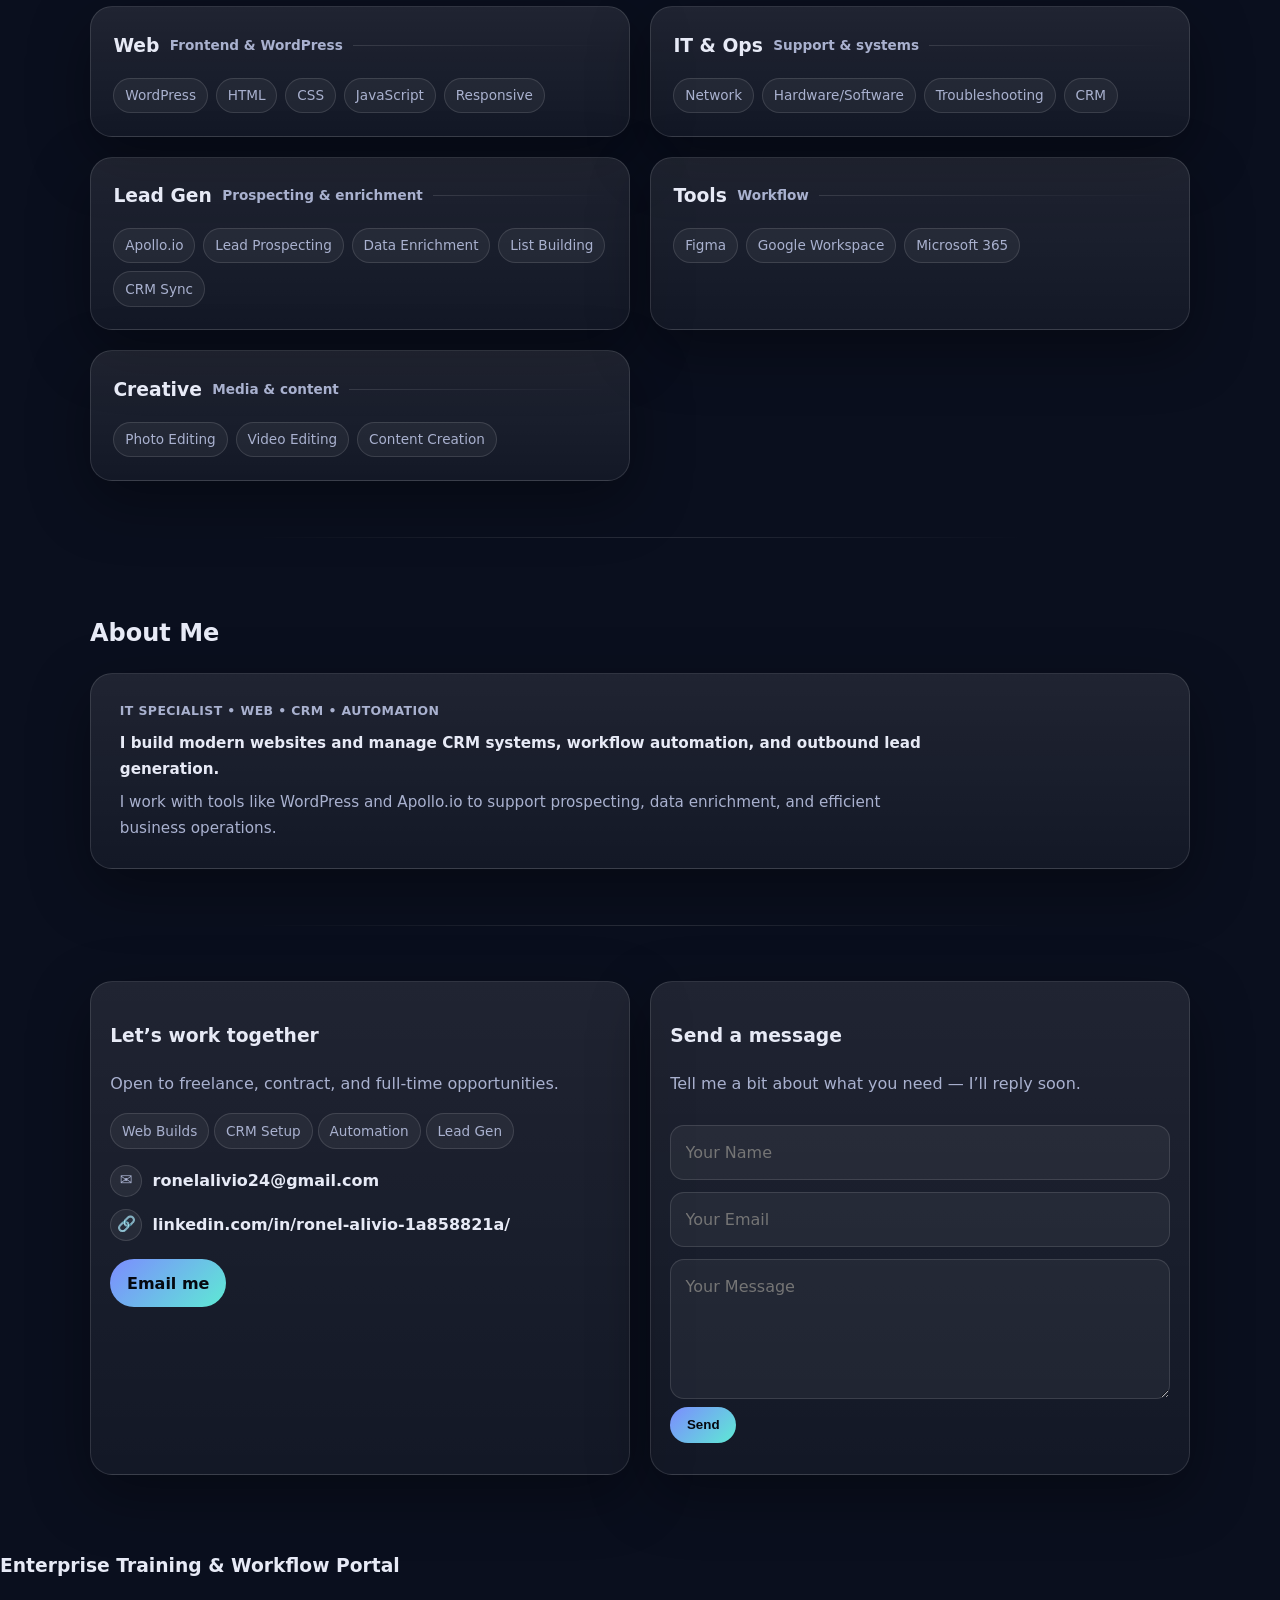
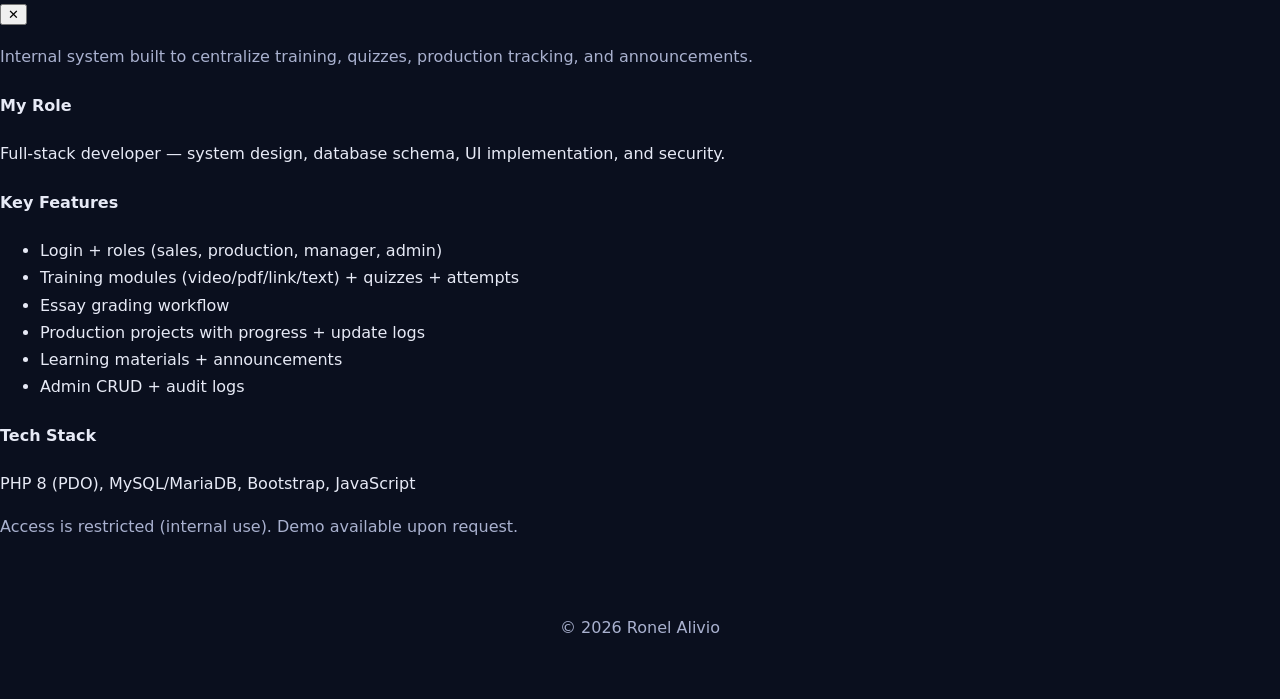
==== commit 3d2c94f9: "Update index.html" ====
--- a/index.html
+++ b/index.html
@@ -158,9 +158,7 @@
 
                 <div class="links">
                   <!-- ✅ Added back (you already have the modal below) -->
-                  <button class="btn" type="button" data-modal-open="case-portal" aria-haspopup="dialog">
-                    Case Study
-                  </button>
+                  
                   <span class="muted" style="margin-left:10px;">Demo available on request</span>
                 </div>
               </div>
--- a/css/style.css
+++ b/css/style.css
@@ -789,75 +789,86 @@
 }
 
 /* ===========================
-   Image Preview Lightbox (UPDATED)
+   Image Preview Lightbox (FIXED)
 =========================== */
 .img-preview{
   position: fixed;
   inset: 0;
   display: none;
   z-index: 10000;
-
-  /* fade */
-  opacity: 0;
-  transition: opacity .16s ease;
 }
 
 .img-preview[aria-hidden="false"]{
   display: flex;
   align-items: center;
   justify-content: center;
-  opacity: 1;
-}
-
+}
+
+/* BACKDROP */
 .img-preview-backdrop{
   position: absolute;
   inset: 0;
   background: rgba(0,0,0,.78);
   backdrop-filter: blur(8px);
-}
-
-/* Image */
+  z-index: 1;
+}
+
+/* IMAGE */
 #imgPreviewImg{
   position: relative;
-  z-index: 1;
-
+  z-index: 3;
   max-width: 92vw;
-  max-height: min(92vh, 760px);
-
+  max-height: 92vh;
   border-radius: 16px;
   border: 1px solid rgba(255,255,255,.18);
   box-shadow: 0 30px 90px rgba(0,0,0,.65);
-
-  animation: zoomIn .18s ease-out;
-}
-
-/* Close button */
+}
+
+/* CLOSE BUTTON */
 .img-preview-close{
   position: absolute;
-  top: calc(16px + env(safe-area-inset-top, 0px));
-  right: calc(16px + env(safe-area-inset-right, 0px));
-  z-index: 2;
+  top: 18px;
+  right: 18px;
+  z-index: 4;
 
   width: 44px;
   height: 44px;
   border-radius: 999px;
-
-  border: 1px solid rgba(255,255,255,.20);
-  background: rgba(255,255,255,.08);
-  color: var(--text);
+  border: 1px solid rgba(255,255,255,.25);
+  background: rgba(0,0,0,.6);
+  color: #fff;
   font-size: 22px;
-  line-height: 1;
   cursor: pointer;
-
-  backdrop-filter: blur(10px);
-}
-
+}
+
+/* PREV / NEXT BUTTONS */
+.img-preview-nav{
+  position: absolute;
+  top: 50%;
+  transform: translateY(-50%);
+  z-index: 4;
+
+  width: 52px;
+  height: 52px;
+  border-radius: 999px;
+
+  border: 1px solid rgba(255,255,255,.25);
+  background: rgba(0,0,0,.6);
+  color: #fff;
+
+  font-size: 28px;
+  cursor: pointer;
+}
+
+.img-preview-nav.prev{ left: 18px; }
+.img-preview-nav.next{ right: 18px; }
+
+.img-preview-nav:hover,
 .img-preview-close:hover{
-  background: rgba(255,255,255,.14);
-}
-
-/* Animation */
-@keyframes zoomIn{
-  from{ transform: scale(.965); opacity: .75; }
-  to{ transform: scale(1); opacity: 1; }
-}
+  background: rgba(0,0,0,.85);
+}
+
+/* Cursor hint */
+.carousel img{
+  cursor: zoom-in;
+}
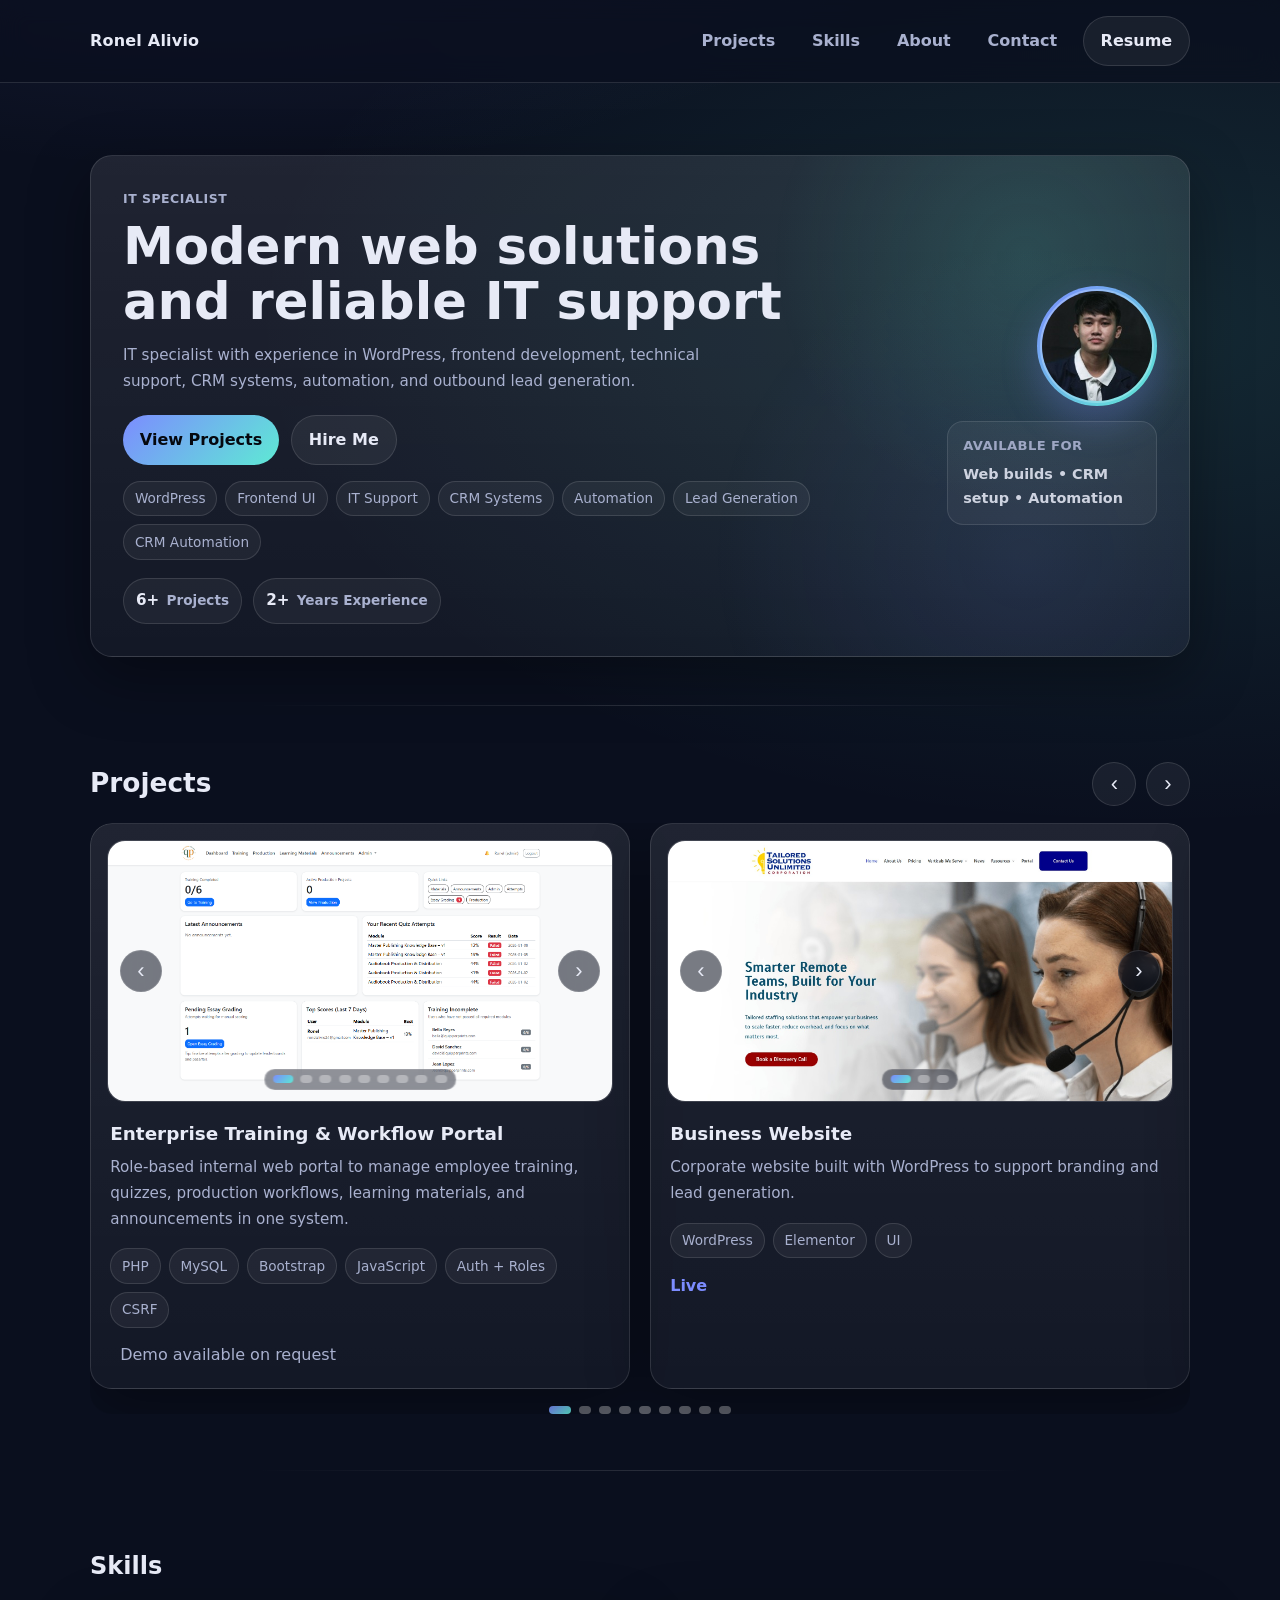
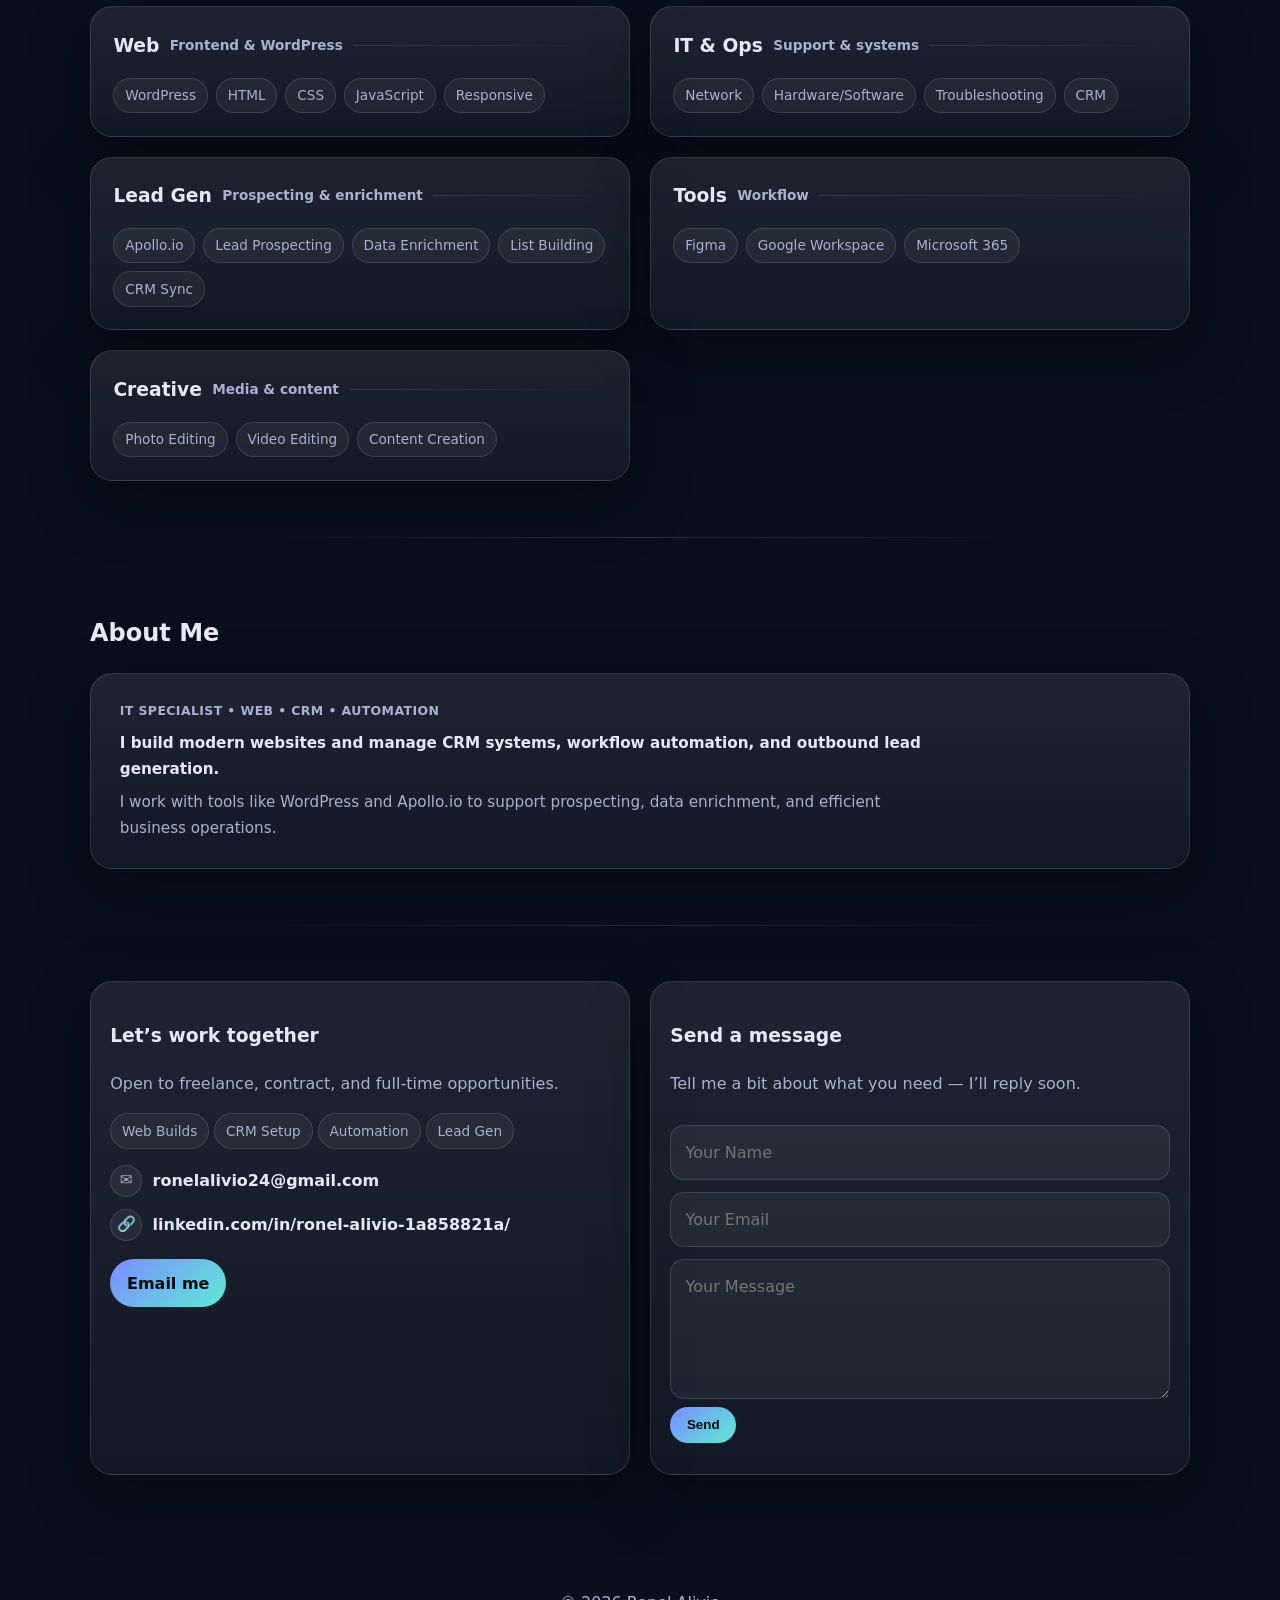
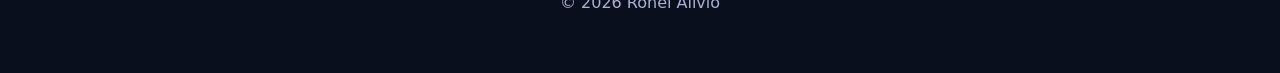
==== commit 91619100: "Update index.html" ====
--- a/index.html
+++ b/index.html
@@ -587,41 +587,6 @@
     </section>
   </main>
 
-  <!-- Case Study Modal -->
-  <div class="modal" id="case-portal" role="dialog" aria-modal="true" aria-hidden="true" aria-labelledby="casePortalTitle">
-    <div class="modal-backdrop" data-modal-close></div>
-
-    <div class="modal-card" role="document">
-      <div class="modal-head">
-        <h3 id="casePortalTitle">Enterprise Training &amp; Workflow Portal</h3>
-        <button class="modal-close" type="button" aria-label="Close" data-modal-close>✕</button>
-      </div>
-
-      <div class="modal-body">
-        <p class="muted">
-          Internal system built to centralize training, quizzes, production tracking, and announcements.
-        </p>
-
-        <h4>My Role</h4>
-        <p>Full-stack developer — system design, database schema, UI implementation, and security.</p>
-
-        <h4>Key Features</h4>
-        <ul>
-          <li>Login + roles (sales, production, manager, admin)</li>
-          <li>Training modules (video/pdf/link/text) + quizzes + attempts</li>
-          <li>Essay grading workflow</li>
-          <li>Production projects with progress + update logs</li>
-          <li>Learning materials + announcements</li>
-          <li>Admin CRUD + audit logs</li>
-        </ul>
-
-        <h4>Tech Stack</h4>
-        <p>PHP 8 (PDO), MySQL/MariaDB, Bootstrap, JavaScript</p>
-
-        <p class="muted">Access is restricted (internal use). Demo available upon request.</p>
-      </div>
-    </div>
-  </div>
 
  <!-- Image Preview Lightbox -->
 <div class="img-preview" id="imgPreview" aria-hidden="true">
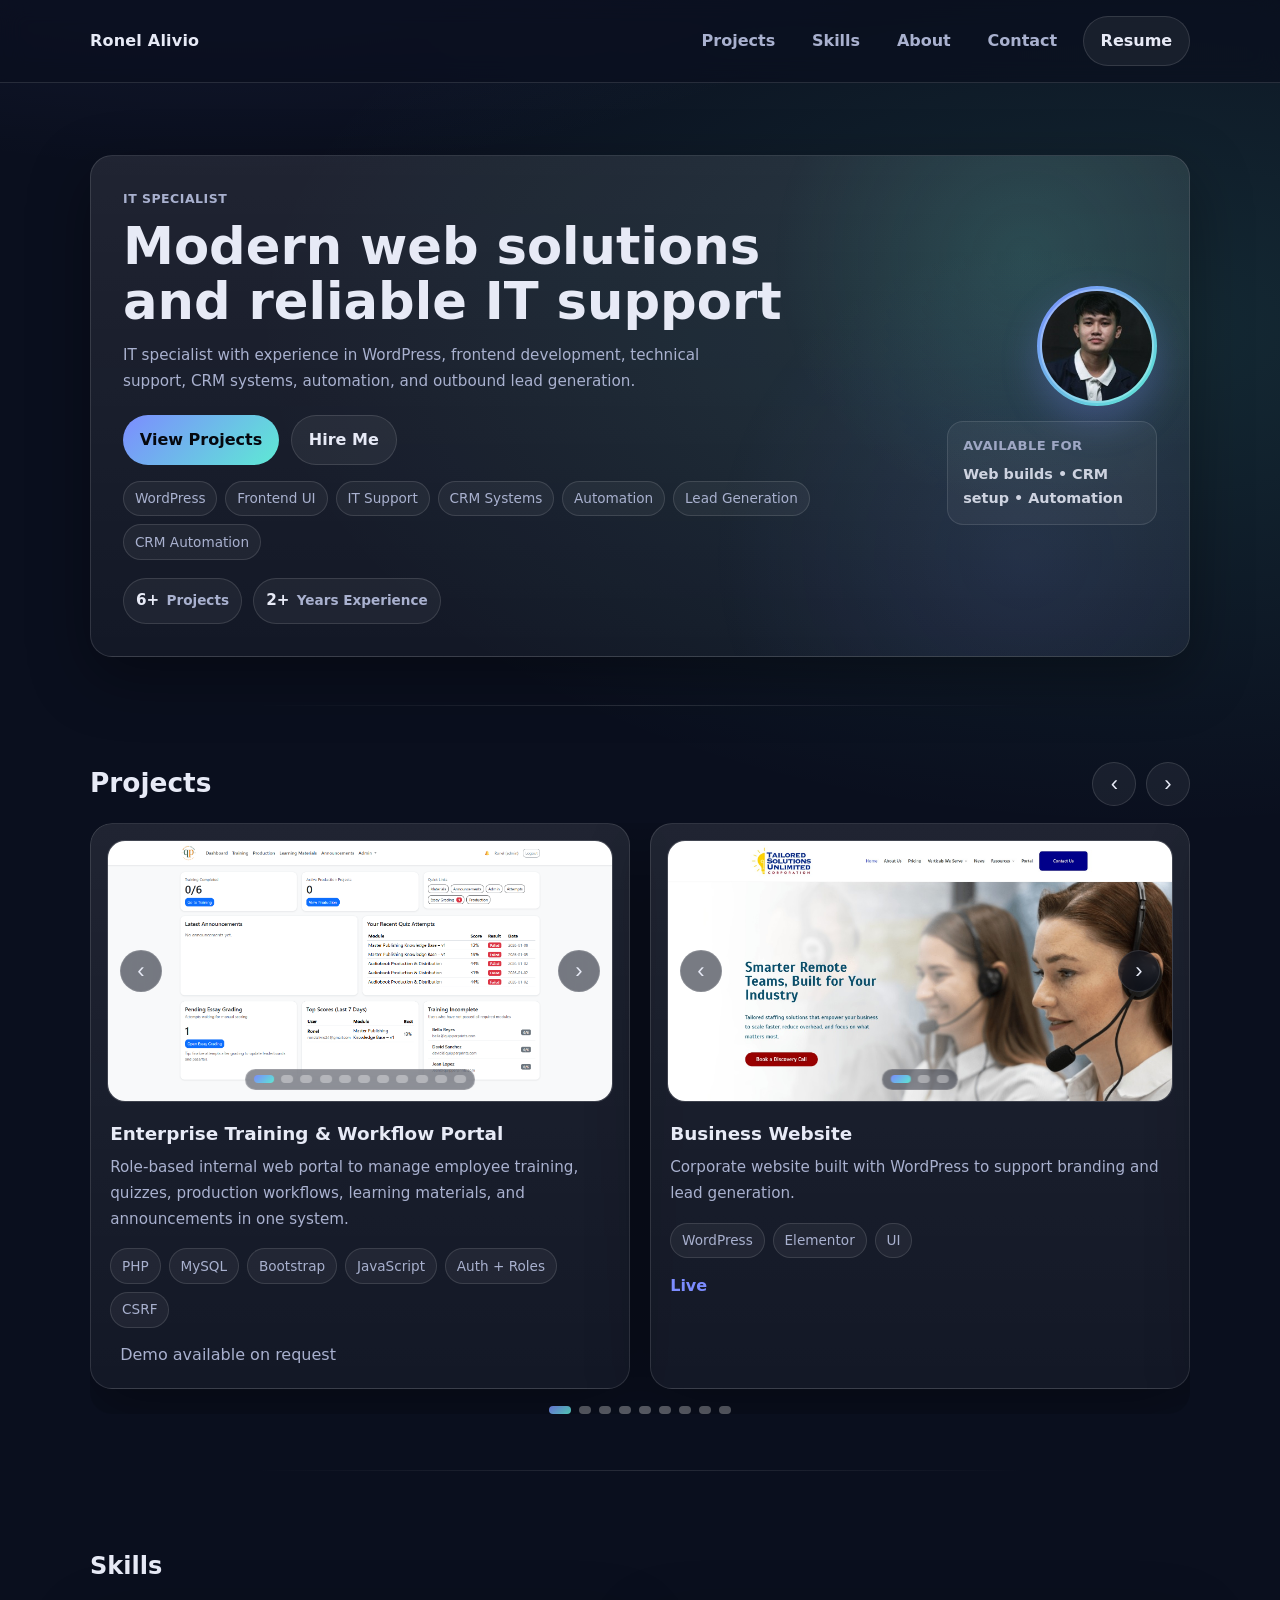
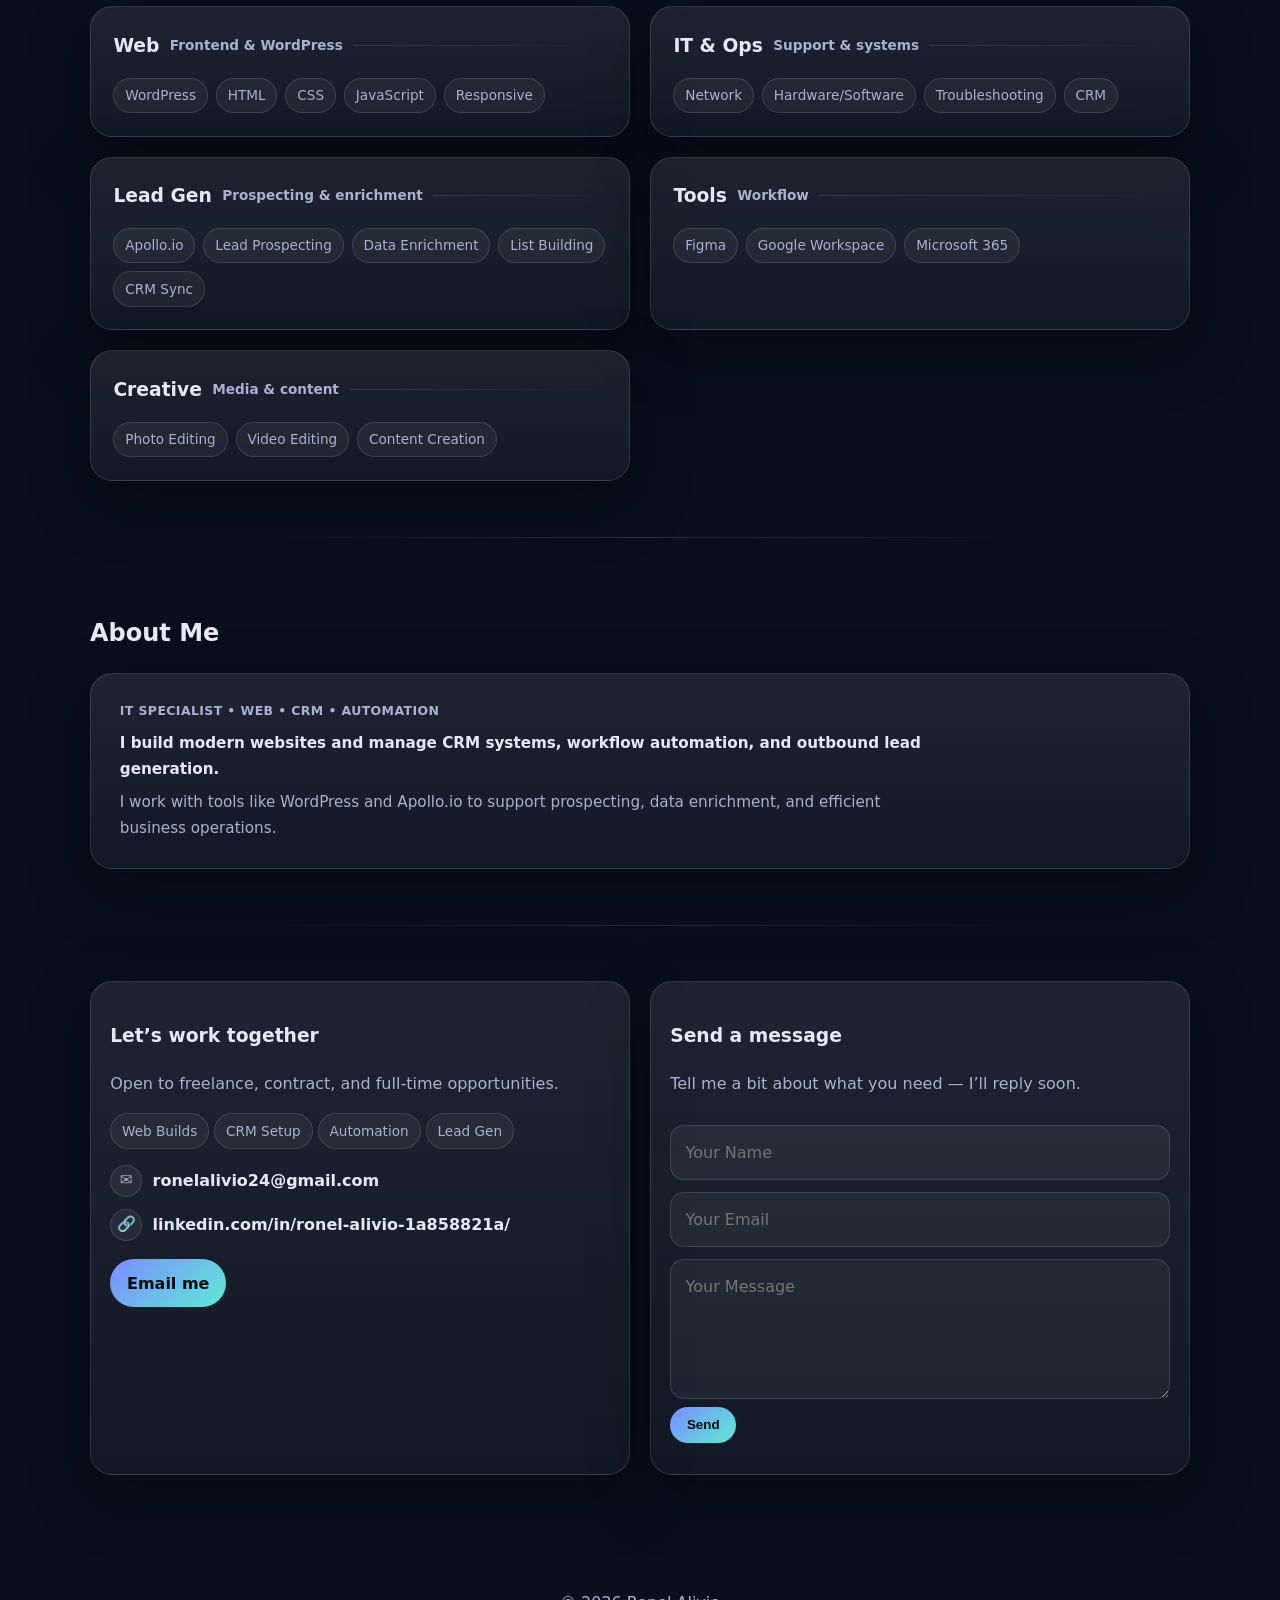
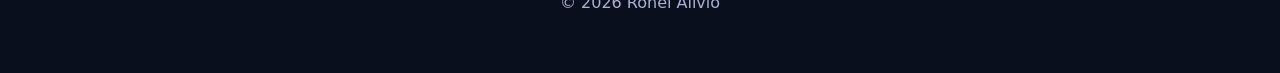
==== commit c8479816: "Update index.html" ====
--- a/index.html
+++ b/index.html
@@ -123,14 +123,16 @@
                   <div class="carousel-track" data-track>
                     <img src="assets/images/projects/10-1.png" alt="Portal screenshot 1" />
                     <!-- NOTE: these filenames use dots; keep as-is only if your files are really named like this -->
-                    <img src="assets/images/projects/10.2.png" alt="Portal screenshot 2" />
-                    <img src="assets/images/projects/10.3.png" alt="Portal screenshot 3" />
-                    <img src="assets/images/projects/10.4.png" alt="Portal screenshot 4" />
-                    <img src="assets/images/projects/10.5.png" alt="Portal screenshot 5" />
-                    <img src="assets/images/projects/10.6.png" alt="Portal screenshot 6" />
-                    <img src="assets/images/projects/10.7.png" alt="Portal screenshot 7" />
-                    <img src="assets/images/projects/10.8.png" alt="Portal screenshot 8" />
-                    <img src="assets/images/projects/10.9.png" alt="Portal screenshot 9" />
+                    <img src="assets/images/projects/20.png" alt="Portal screenshot 2" />
+                    <img src="assets/images/projects/21.png" alt="Portal screenshot 3" />
+                    <img src="assets/images/projects/22.png" alt="Portal screenshot 4" />
+                    <img src="assets/images/projects/23.png" alt="Portal screenshot 5" />
+                    <img src="assets/images/projects/24.png" alt="Portal screenshot 6" />
+                    <img src="assets/images/projects/25.png" alt="Portal screenshot 7" />
+                    <img src="assets/images/projects/26.png" alt="Portal screenshot 8" />
+                    <img src="assets/images/projects/27.png" alt="Portal screenshot 9" />
+                    <img src="assets/images/projects/28.png" alt="Portal screenshot 10" />
+                    <img src="assets/images/projects/29.png" alt="Portal screenshot 11" />
                   </div>
 
                   <button class="carousel-btn prev" type="button" aria-label="Previous image" data-prev>‹</button>
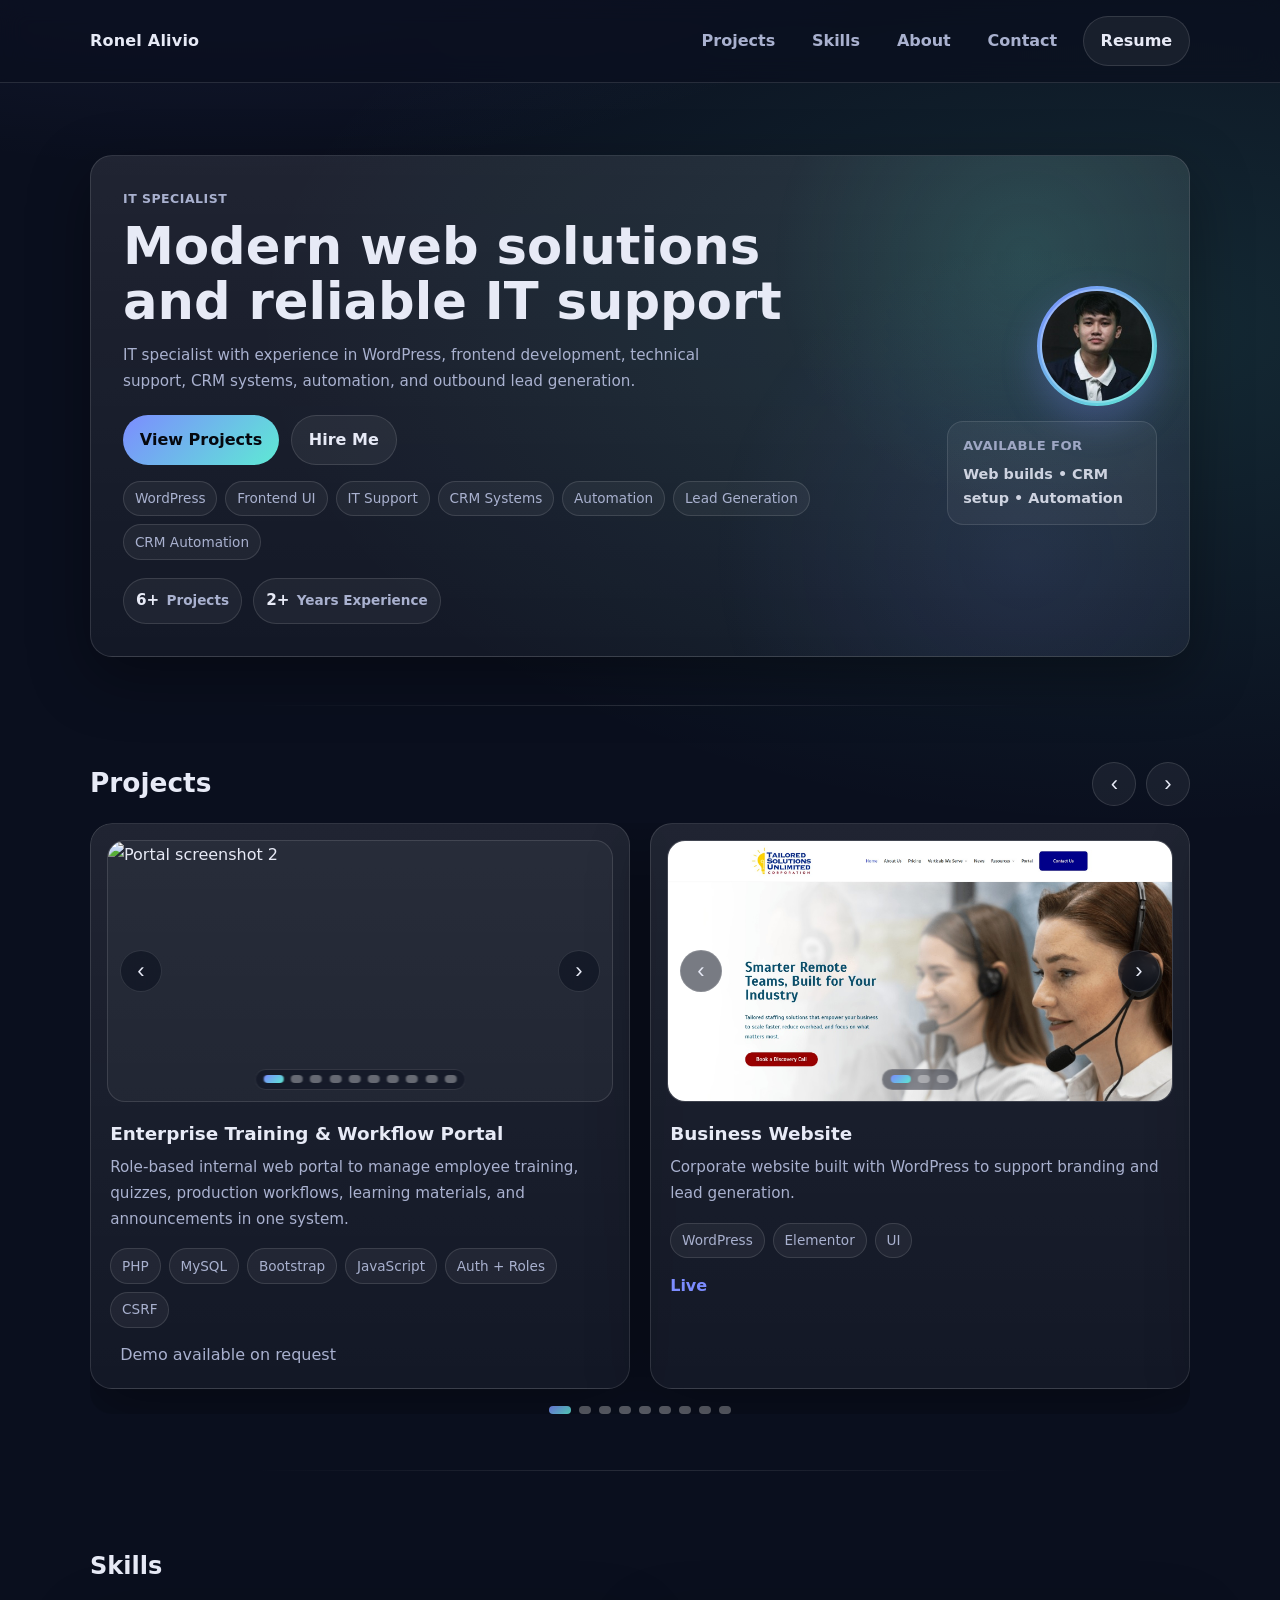
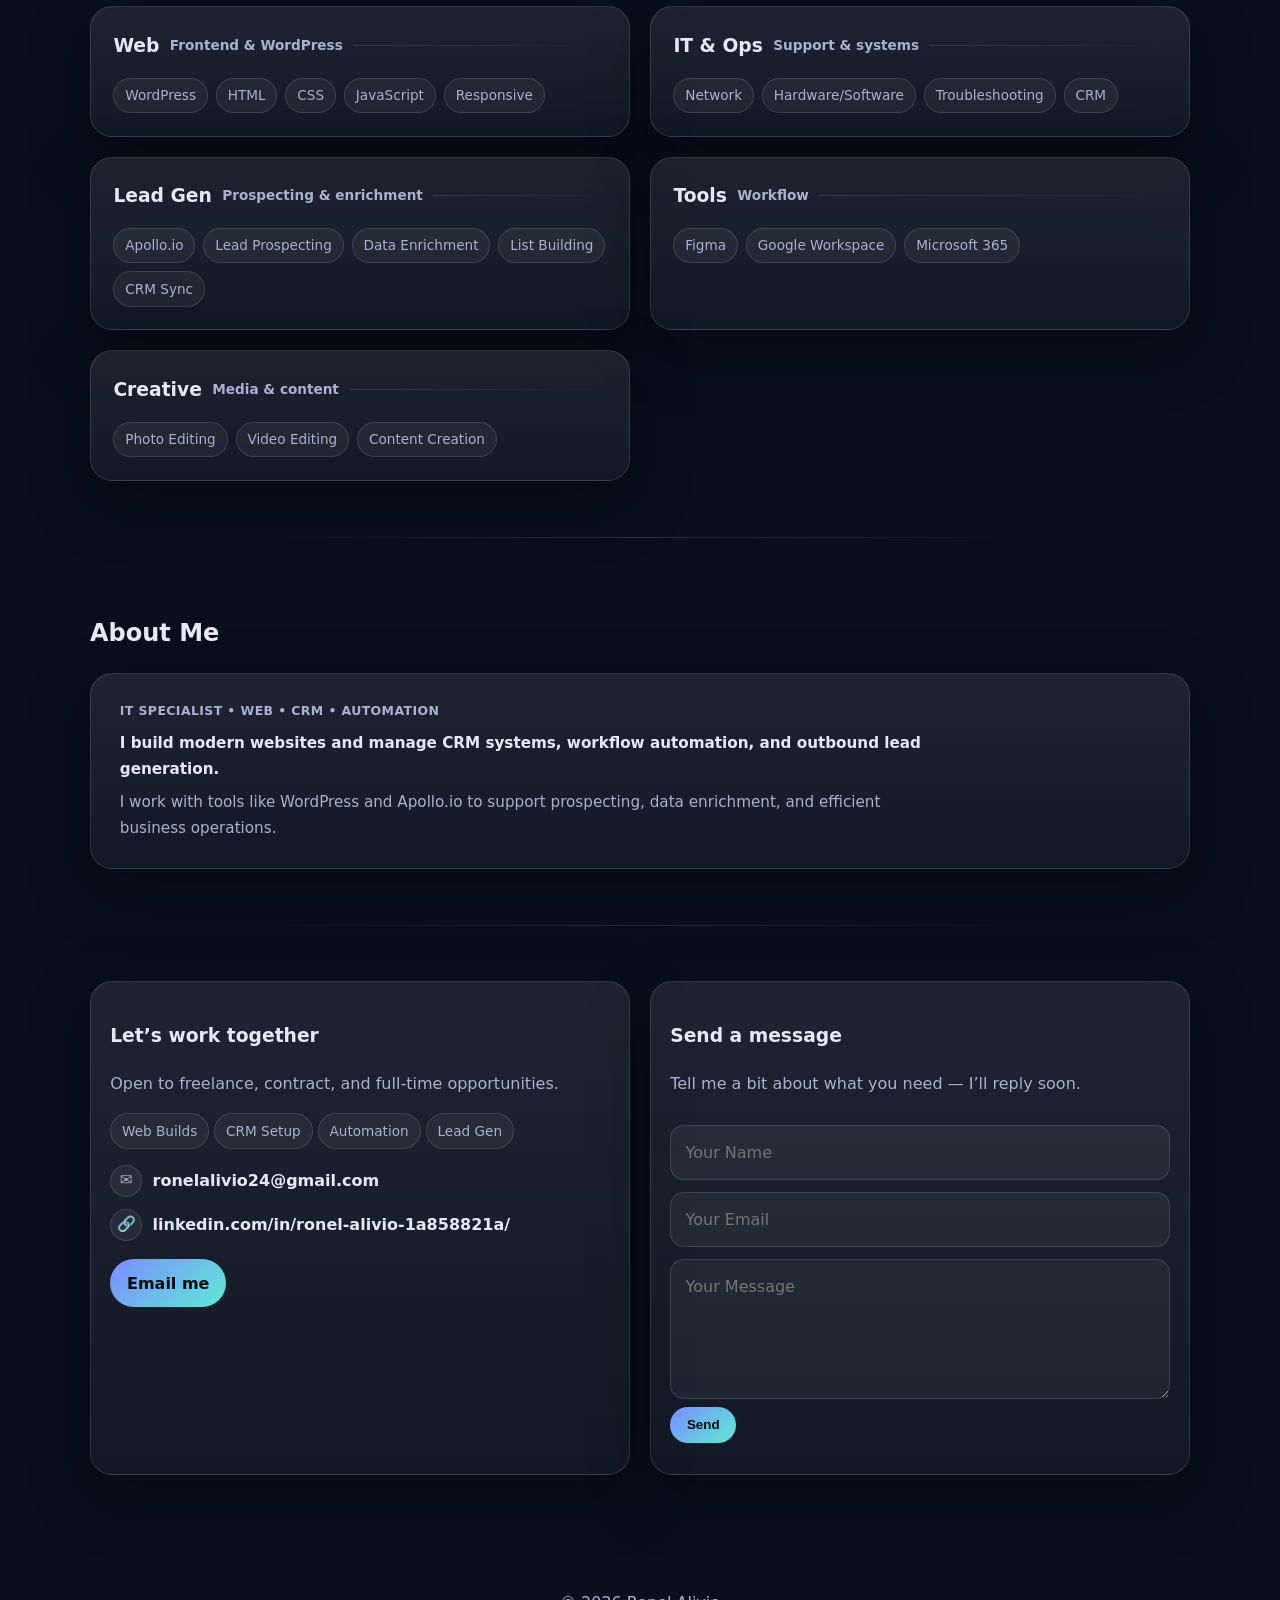
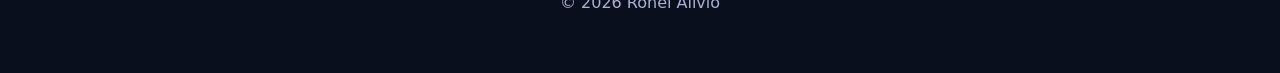
==== commit 4cdd6309: "Update index.html" ====
--- a/index.html
+++ b/index.html
@@ -121,7 +121,6 @@
               <div class="project-media">
                 <div class="carousel" data-carousel>
                   <div class="carousel-track" data-track>
-                    <img src="assets/images/projects/10-1.png" alt="Portal screenshot 1" />
                     <!-- NOTE: these filenames use dots; keep as-is only if your files are really named like this -->
                     <img src="assets/images/projects/20.png" alt="Portal screenshot 2" />
                     <img src="assets/images/projects/21.png" alt="Portal screenshot 3" />
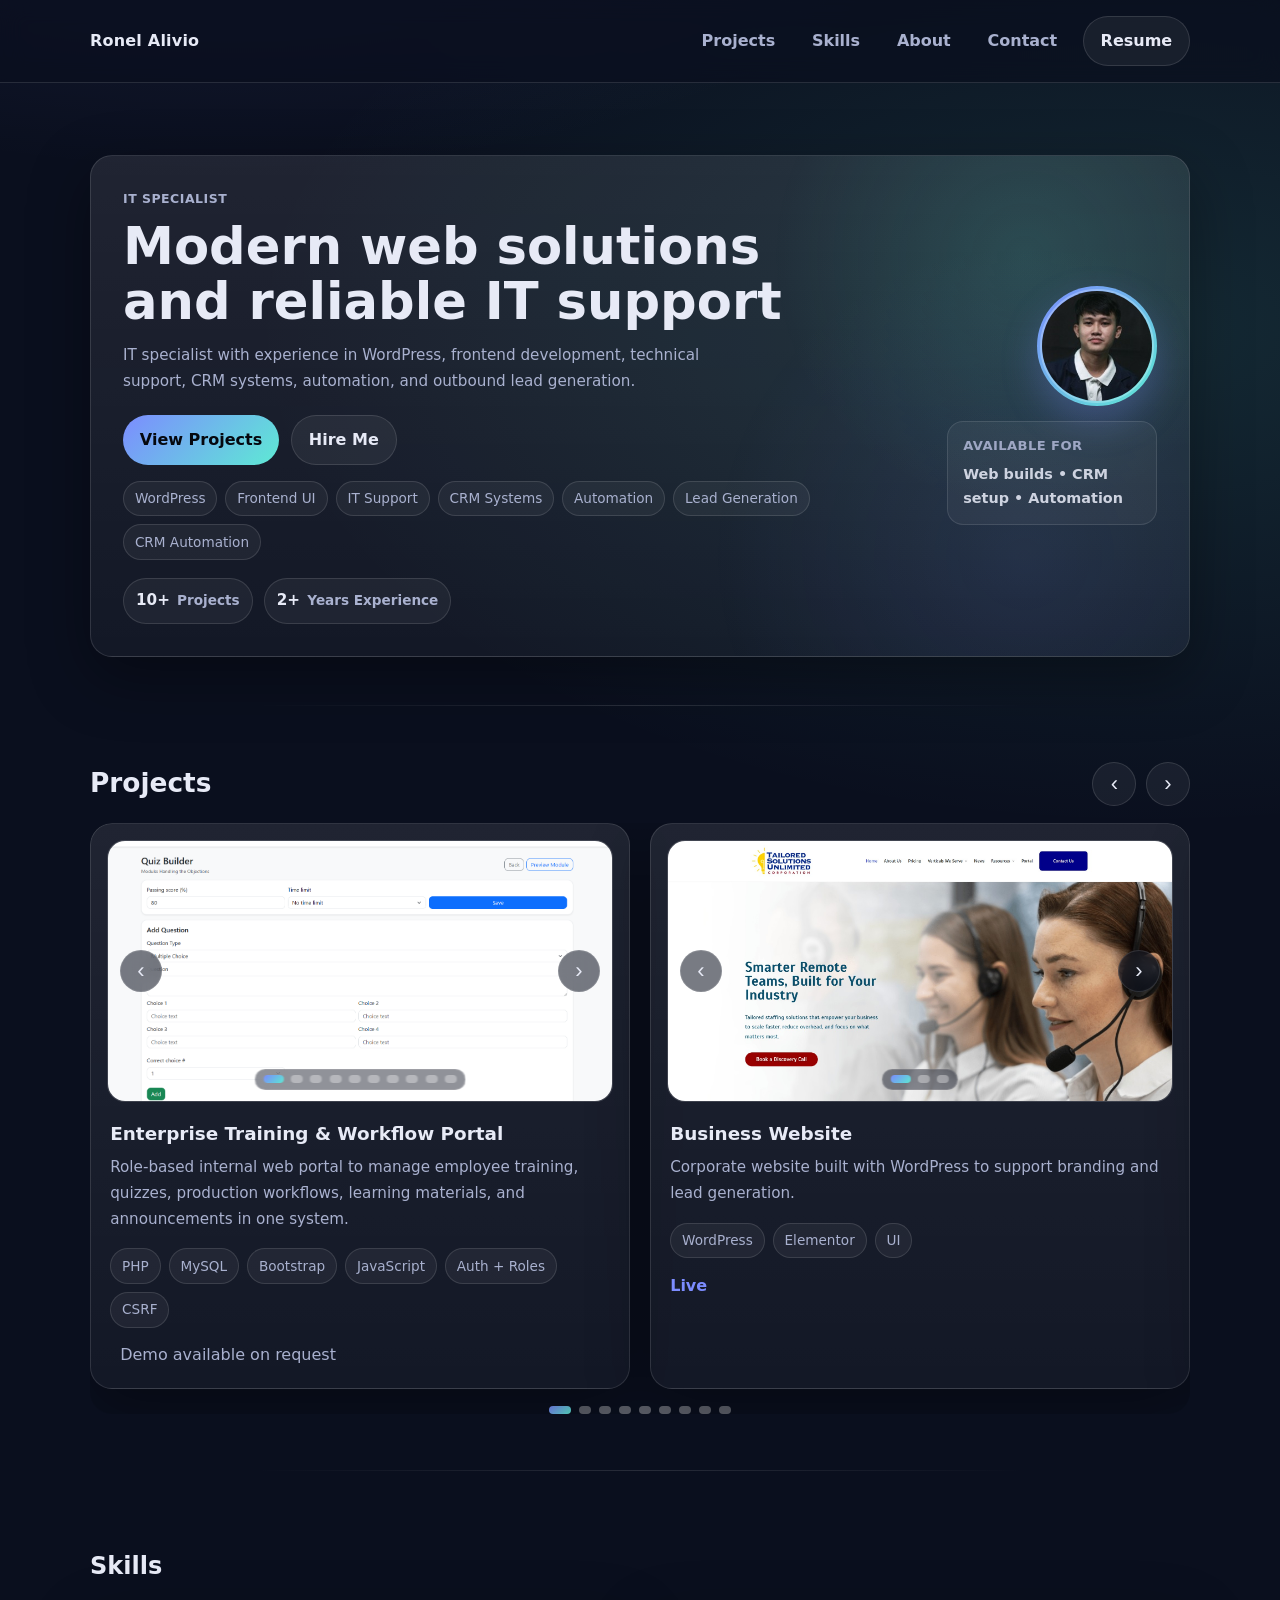
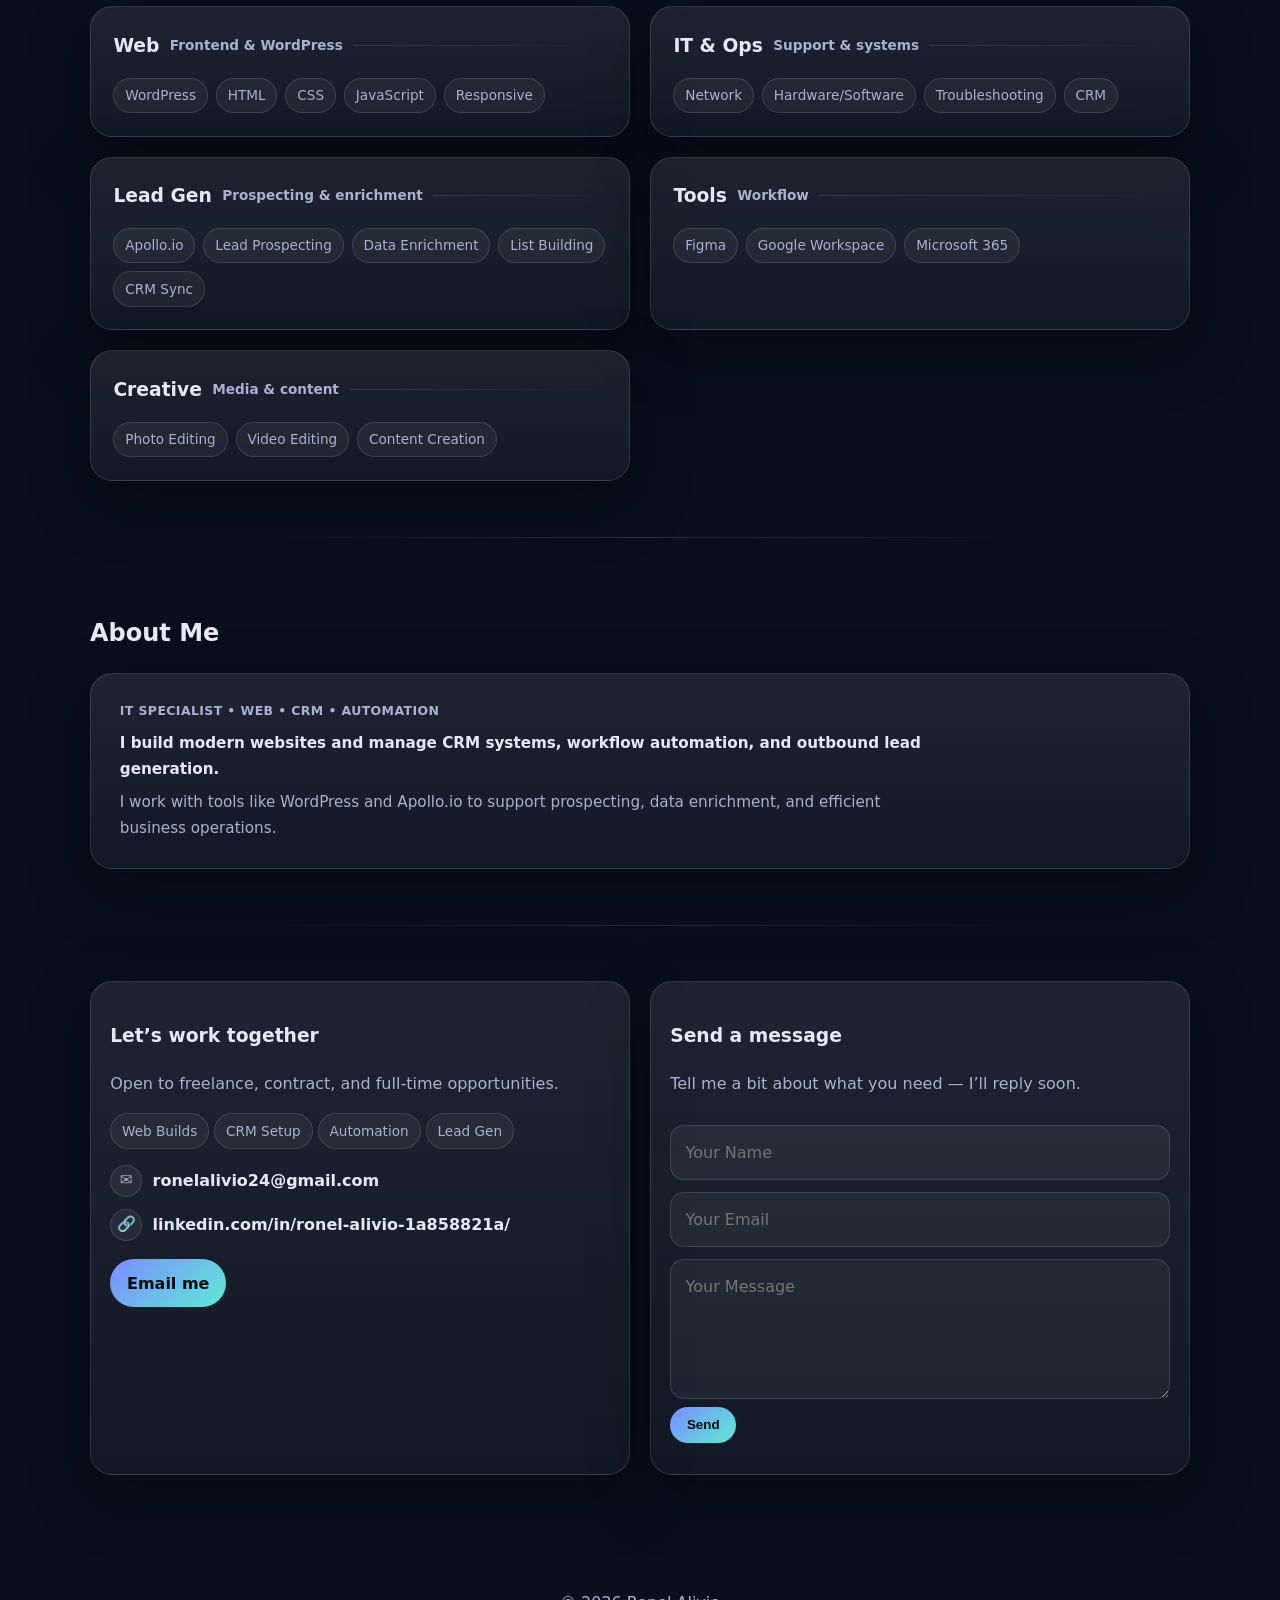
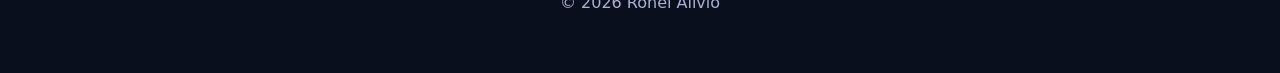
==== commit f8ad2329: "Update index.html" ====
--- a/index.html
+++ b/index.html
@@ -74,7 +74,7 @@
 
             <div class="hero-highlights" aria-label="Highlights">
               <div class="mini">
-                <strong>6+</strong>
+                <strong>10+</strong>
                 <span>Projects</span>
               </div>
               <div class="mini">
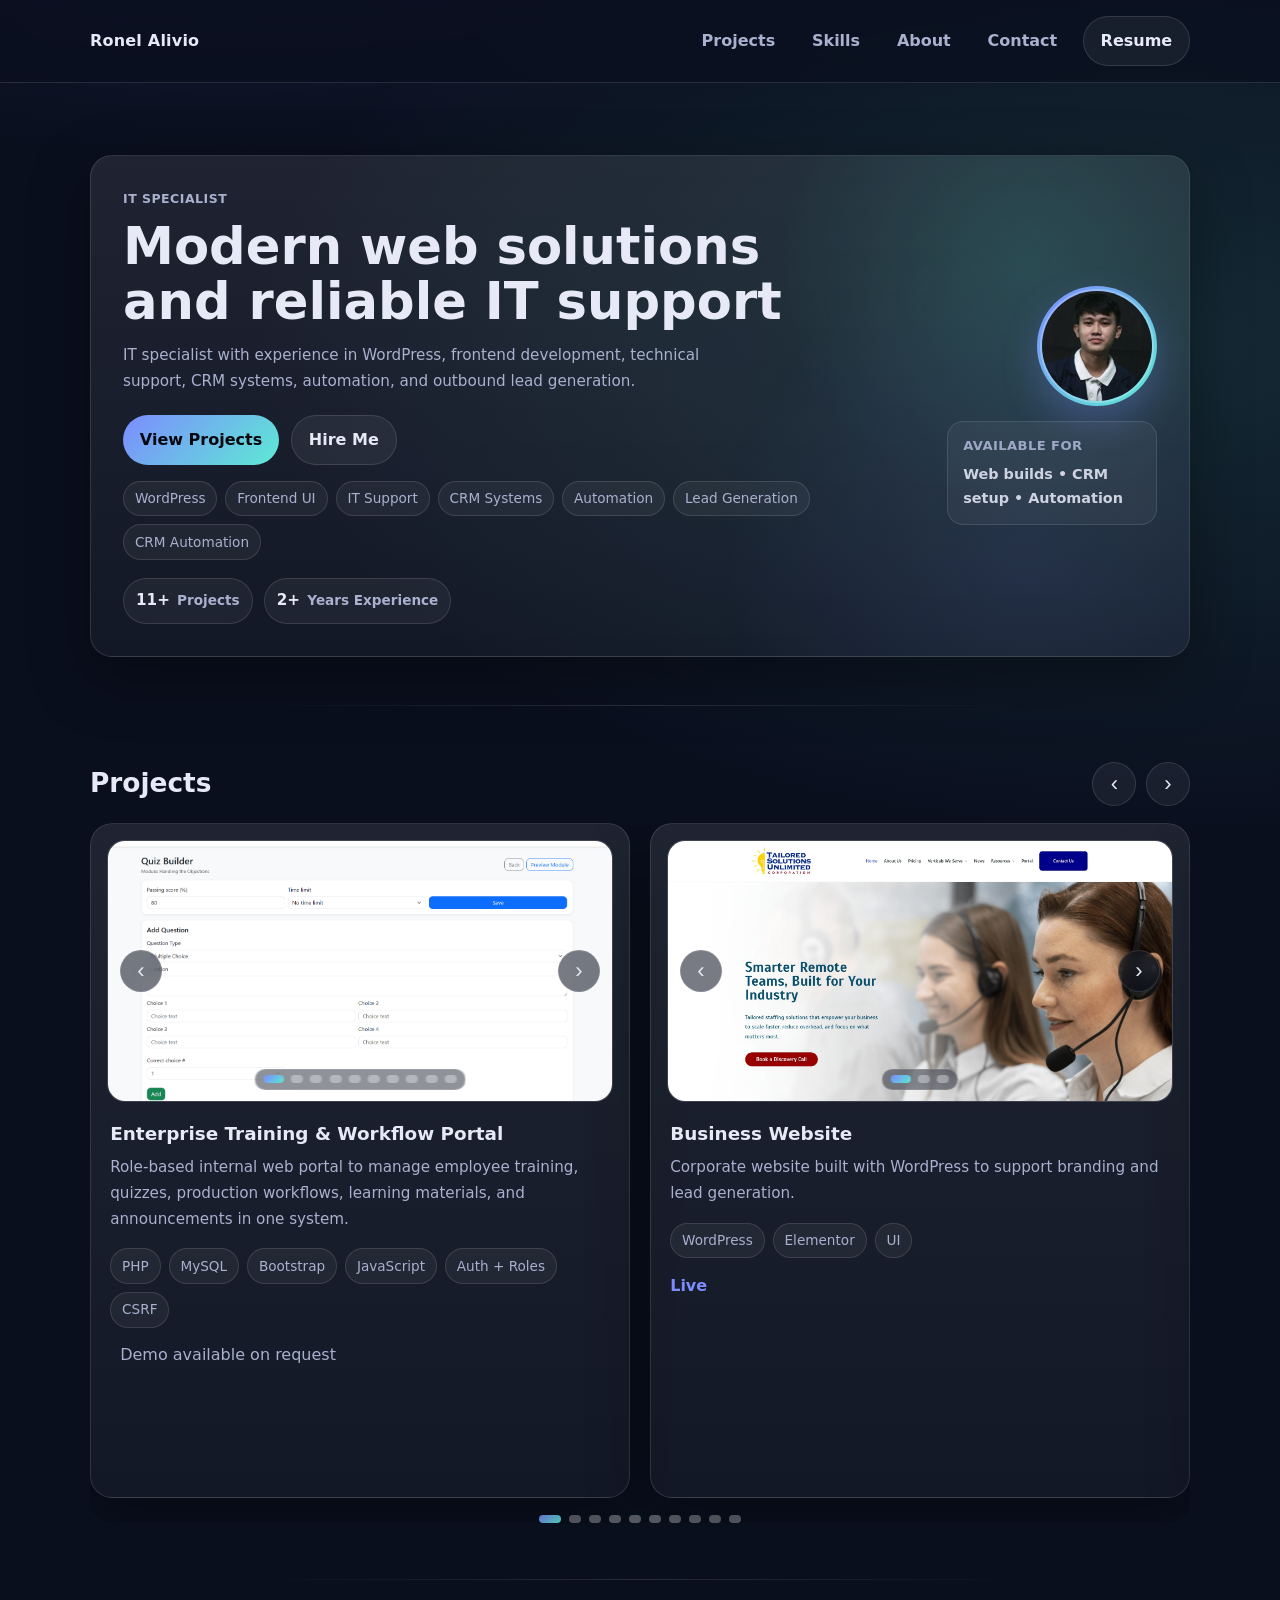
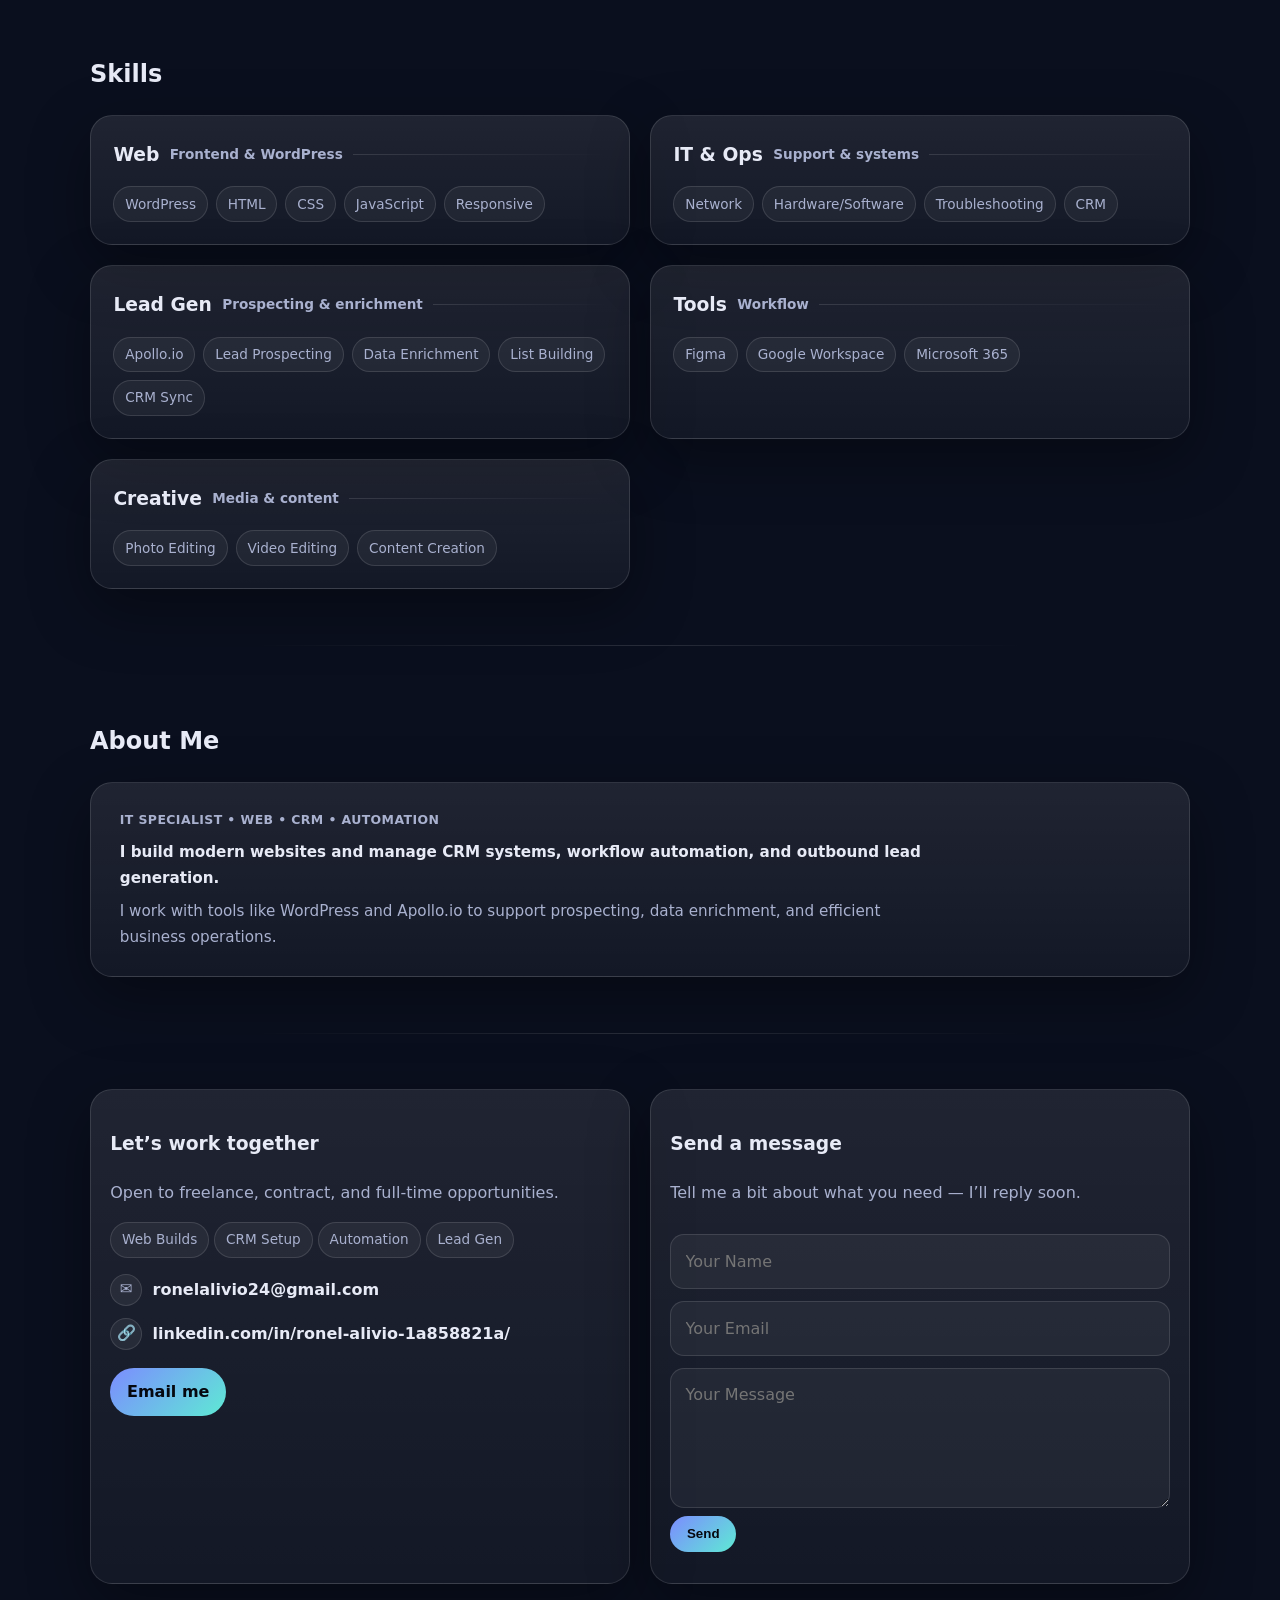
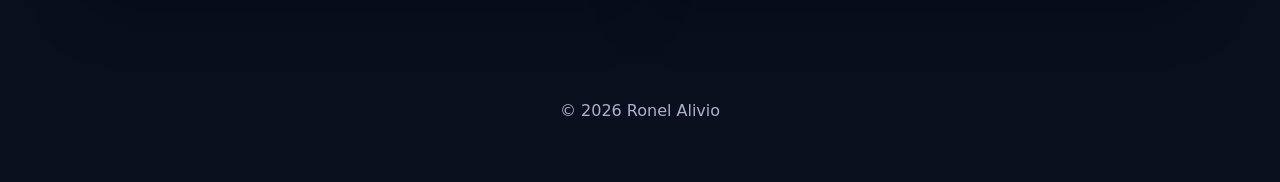
==== commit b84f01da: "Update index.html" ====
--- a/index.html
+++ b/index.html
@@ -74,7 +74,7 @@
 
             <div class="hero-highlights" aria-label="Highlights">
               <div class="mini">
-                <strong>10+</strong>
+                <strong>11+</strong>
                 <span>Projects</span>
               </div>
               <div class="mini">
@@ -449,6 +449,55 @@
 
                 <div class="links">
                   <a href="https://kndresource.com/" target="_blank" rel="noreferrer">Live</a>
+                </div>
+              </div>
+            </article>
+
+            <!-- Project 11 -->
+            <article class="card project project-slide">
+              <div class="project-media">
+                <div class="carousel" data-carousel>
+                  <div class="carousel-track" data-track>
+                    <img src="assets/images/projects/Homepage (2).png" alt="Quipper Prints publishing website redesigned homepage" />
+                    <img src="assets/images/projects/Whoare.png" alt="Quipper Prints company introduction section" />
+                    <img src="assets/images/projects/how we work.png" alt="Quipper Prints how we work page" />
+                    <img src="assets/images/projects/publishing-support.png" alt="Quipper Prints publishing support page" />
+                    <img src="assets/images/projects/format &amp; distribution.png" alt="Quipper Prints formatting and distribution page" />
+                    <img src="assets/images/projects/marketing-support.png" alt="Quipper Prints marketing support page" />
+                    <img src="assets/images/projects/published books.png" alt="Quipper Prints published books showcase" />
+                    <img src="assets/images/projects/featured author page.png" alt="Quipper Prints featured author page" />
+                    <img src="assets/images/projects/author resources.png" alt="Quipper Prints author resources page" />
+                    <img src="assets/images/projects/Whitepaper.png" alt="Quipper Prints whitepaper resources section" />
+                    <img src="assets/images/projects/events.png" alt="Quipper Prints events page" />
+                    <img src="assets/images/projects/contact us.png" alt="Quipper Prints contact page" />
+                  </div>
+
+                  <button class="carousel-btn prev" type="button" aria-label="Previous image" data-prev>‹</button>
+                  <button class="carousel-btn next" type="button" aria-label="Next image" data-next>›</button>
+                  <div class="carousel-dots" data-dots aria-label="Image navigation"></div>
+                </div>
+              </div>
+
+              <div class="project-body">
+                <h3>Publishing Website — Full Elementor + Custom Code Revamp</h3>
+                <p>
+                  Full website revamp for a publishing company, rebuilt in WordPress with Elementor while using custom HTML,
+                  CSS, and JavaScript for bespoke sections, responsive layouts, interactive elements, resource pages, and a
+                  consistent site-wide design system. The project covered the full public-facing website rather than a single page.
+                </p>
+
+                <div class="tags">
+                  <span class="chip">WordPress</span>
+                  <span class="chip">Elementor</span>
+                  <span class="chip">HTML</span>
+                  <span class="chip">CSS</span>
+                  <span class="chip">JavaScript</span>
+                  <span class="chip">Responsive UI</span>
+                  <span class="chip">Website Revamp</span>
+                </div>
+
+                <div class="links">
+                  <a href="https://quipperprints.com/" target="_blank" rel="noreferrer">Live</a>
                 </div>
               </div>
             </article>
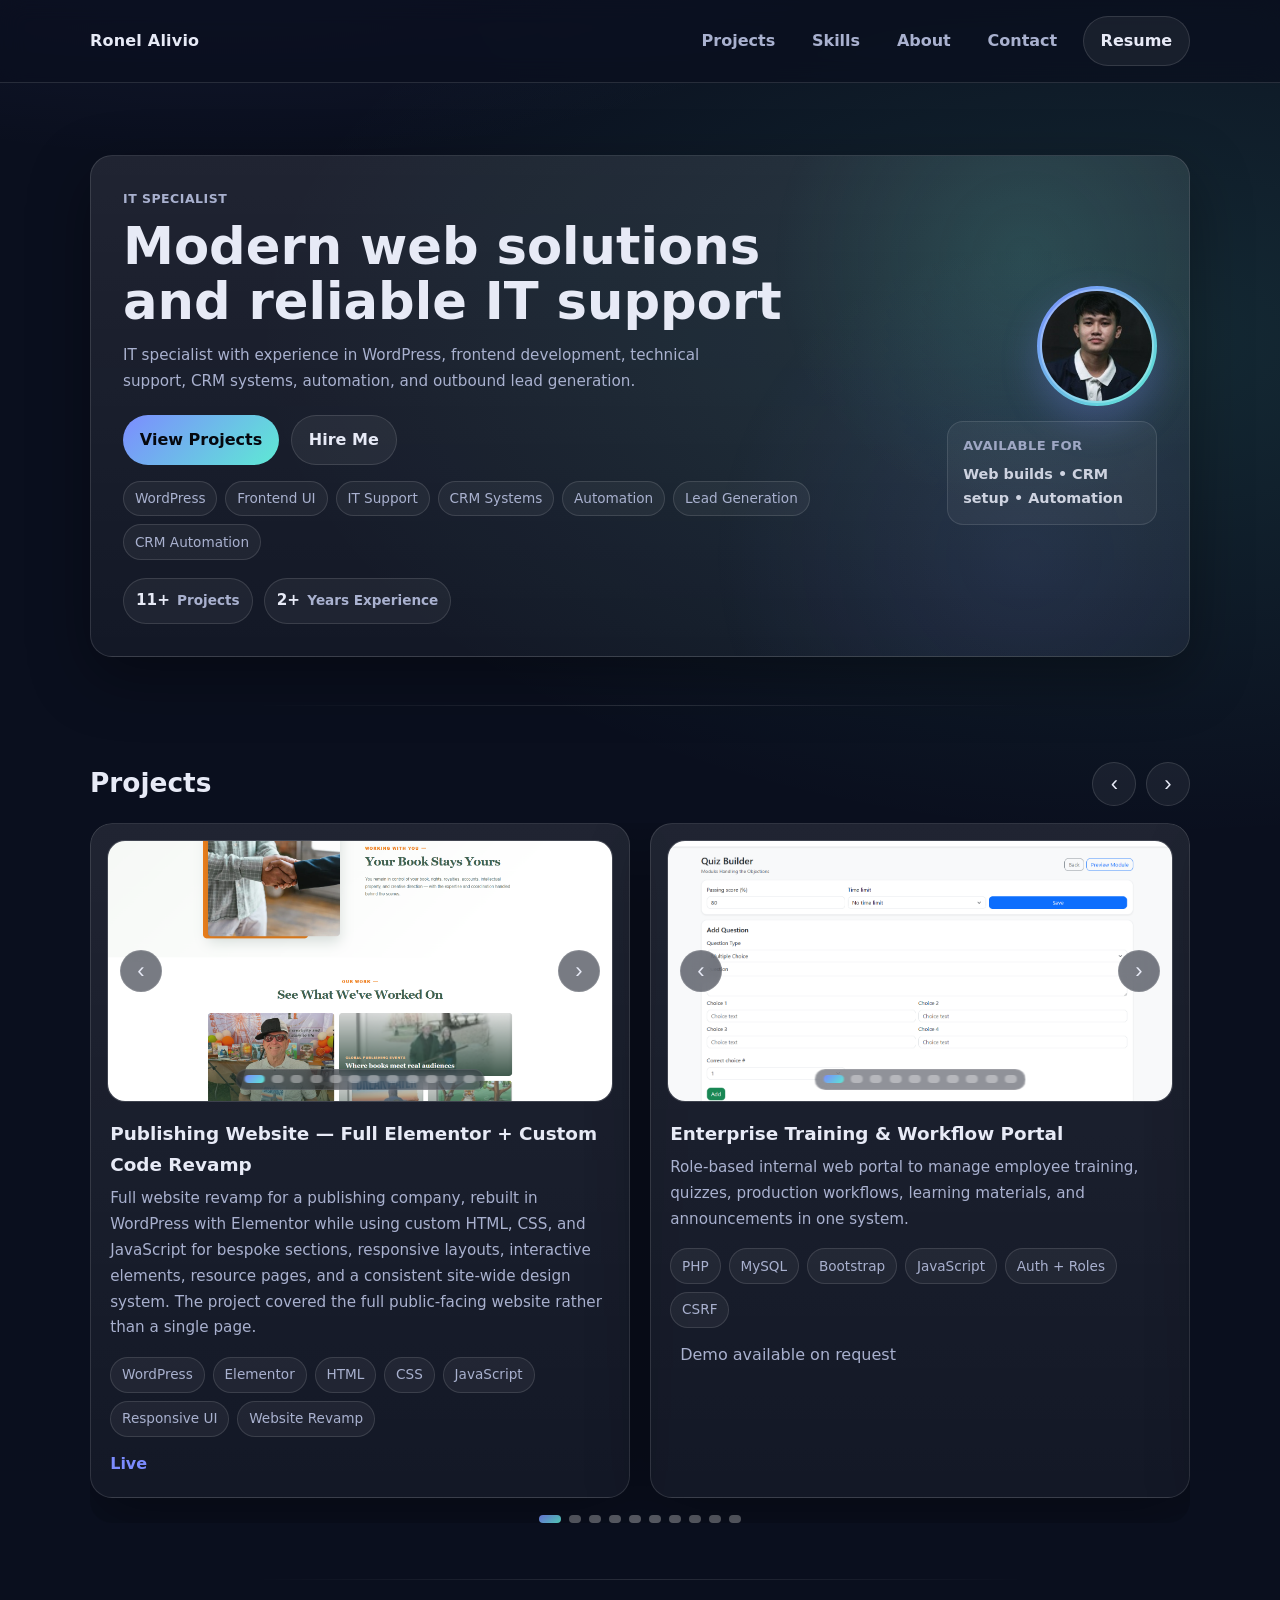
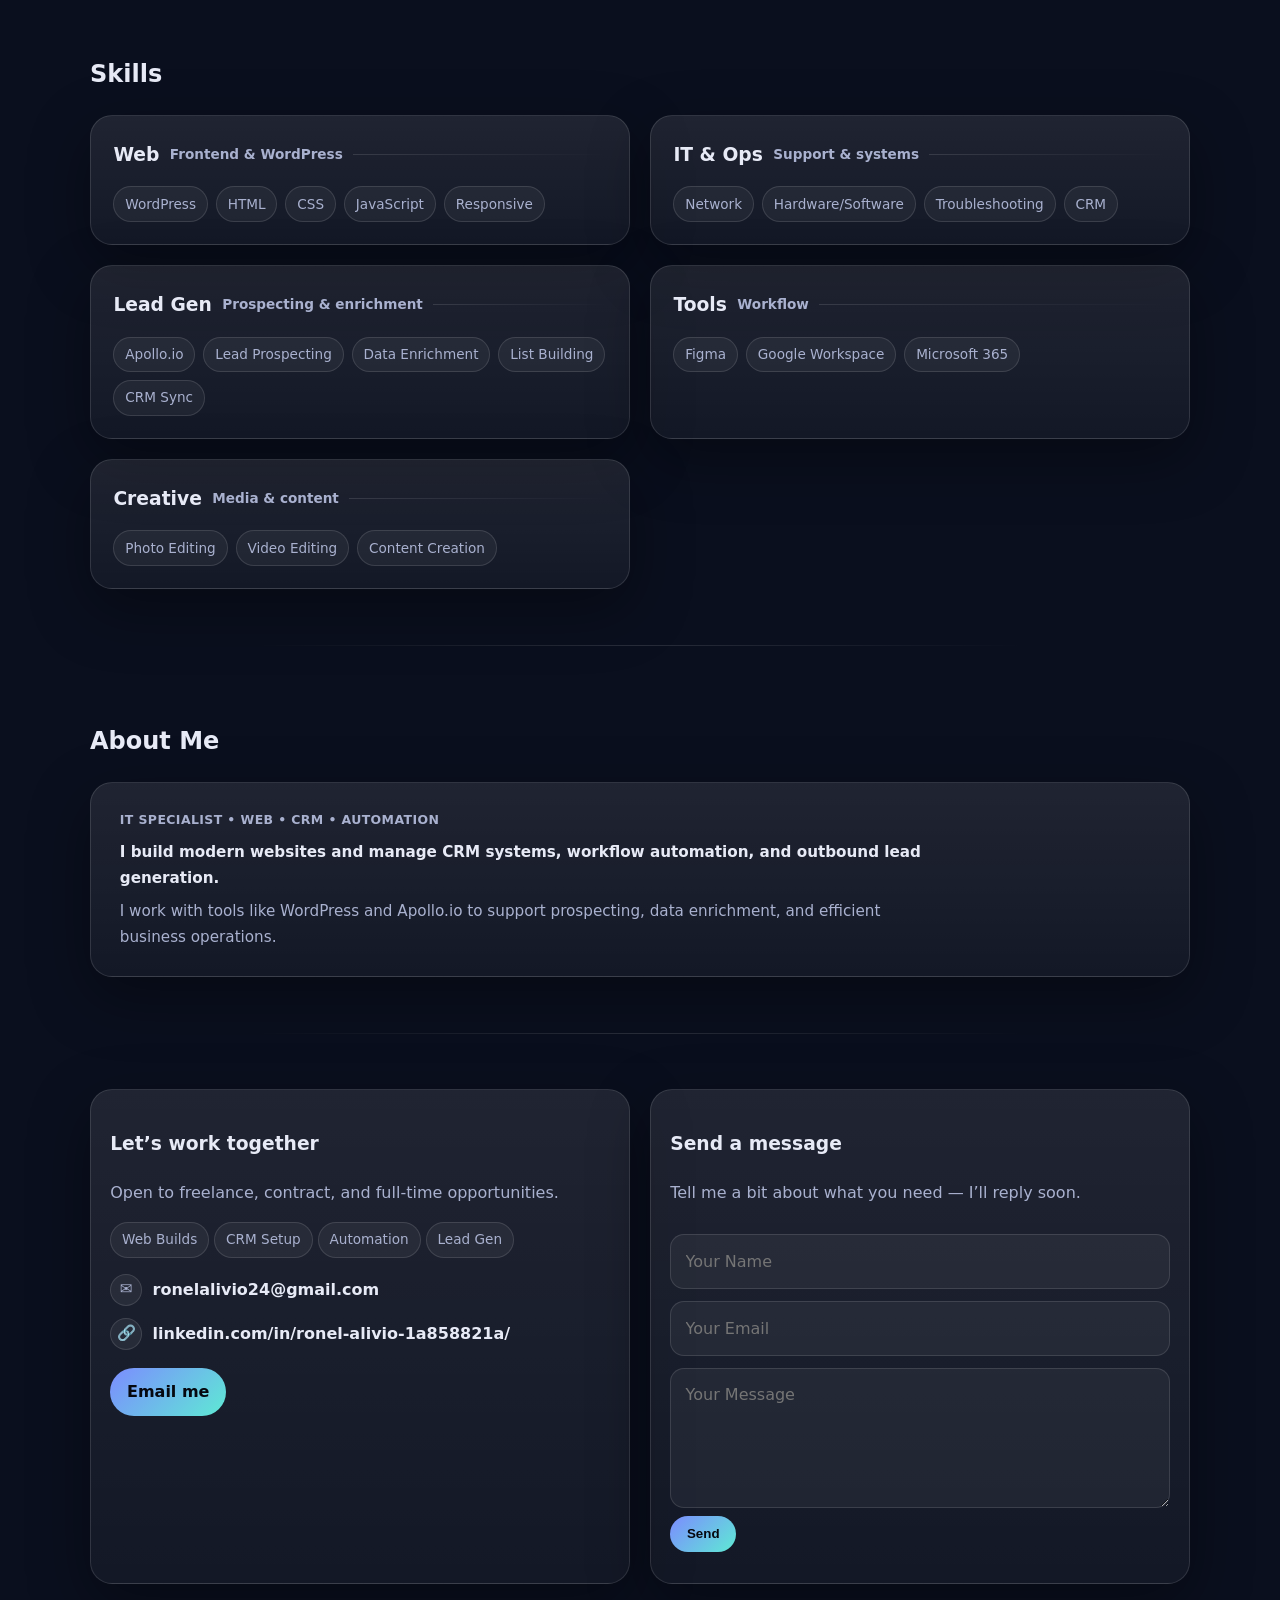
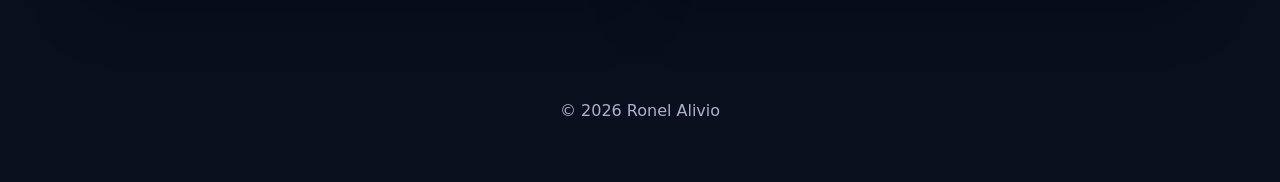
==== commit 5d2b203b: "Update index.html" ====
--- a/index.html
+++ b/index.html
@@ -121,343 +121,6 @@
               <div class="project-media">
                 <div class="carousel" data-carousel>
                   <div class="carousel-track" data-track>
-                    <!-- NOTE: these filenames use dots; keep as-is only if your files are really named like this -->
-                    <img src="assets/images/projects/20.png" alt="Portal screenshot 2" />
-                    <img src="assets/images/projects/21.png" alt="Portal screenshot 3" />
-                    <img src="assets/images/projects/22.png" alt="Portal screenshot 4" />
-                    <img src="assets/images/projects/23.png" alt="Portal screenshot 5" />
-                    <img src="assets/images/projects/24.png" alt="Portal screenshot 6" />
-                    <img src="assets/images/projects/25.png" alt="Portal screenshot 7" />
-                    <img src="assets/images/projects/26.png" alt="Portal screenshot 8" />
-                    <img src="assets/images/projects/27.png" alt="Portal screenshot 9" />
-                    <img src="assets/images/projects/28.png" alt="Portal screenshot 10" />
-                    <img src="assets/images/projects/29.png" alt="Portal screenshot 11" />
-                  </div>
-
-                  <button class="carousel-btn prev" type="button" aria-label="Previous image" data-prev>‹</button>
-                  <button class="carousel-btn next" type="button" aria-label="Next image" data-next>›</button>
-                  <div class="carousel-dots" data-dots aria-label="Image navigation"></div>
-                </div>
-              </div>
-
-              <div class="project-body">
-                <h3>Enterprise Training &amp; Workflow Portal</h3>
-
-                <p>
-                  Role-based internal web portal to manage employee training, quizzes, production workflows,
-                  learning materials, and announcements in one system.
-                </p>
-
-                <div class="tags">
-                  <span class="chip">PHP</span>
-                  <span class="chip">MySQL</span>
-                  <span class="chip">Bootstrap</span>
-                  <span class="chip">JavaScript</span>
-                  <span class="chip">Auth + Roles</span>
-                  <span class="chip">CSRF</span>
-                </div>
-
-                <div class="links">
-                  <!-- ✅ Added back (you already have the modal below) -->
-                  
-                  <span class="muted" style="margin-left:10px;">Demo available on request</span>
-                </div>
-              </div>
-            </article>
-
-            <!-- Project 2 -->
-            <article class="card project project-slide">
-              <div class="project-media">
-                <div class="carousel" data-carousel>
-                  <div class="carousel-track" data-track>
-                    <img src="assets/images/projects/project-1-1.jpg" alt="Business website screenshot 1" />
-                    <img src="assets/images/projects/1-2.png" alt="Business website screenshot 2" />
-                    <img src="assets/images/projects/1-3.png" alt="Business website screenshot 3" />
-                  </div>
-
-                  <button class="carousel-btn prev" type="button" aria-label="Previous image" data-prev>‹</button>
-                  <button class="carousel-btn next" type="button" aria-label="Next image" data-next>›</button>
-                  <div class="carousel-dots" data-dots aria-label="Image navigation"></div>
-                </div>
-              </div>
-
-              <div class="project-body">
-                <h3>Business Website</h3>
-                <p>Corporate website built with WordPress to support branding and lead generation.</p>
-
-                <div class="tags">
-                  <span class="chip">WordPress</span>
-                  <span class="chip">Elementor</span>
-                  <span class="chip">UI</span>
-                </div>
-
-                <div class="links">
-                  <a href="https://tailoredsucorp.com/" target="_blank" rel="noreferrer">Live</a>
-                </div>
-              </div>
-            </article>
-
-            <!-- Project 3 -->
-            <article class="card project project-slide">
-              <div class="project-media">
-                <div class="carousel" data-carousel>
-                  <div class="carousel-track" data-track>
-                    <img src="assets/images/projects/2-1.png" alt="Publishing website screenshot 1" />
-                    <img src="assets/images/projects/2-2.png" alt="Publishing website screenshot 2" />
-                    <img src="assets/images/projects/2-3.png" alt="Publishing website screenshot 3" />
-                    <img src="assets/images/projects/2-4.png" alt="Publishing website screenshot 4" />
-                  </div>
-
-                  <button class="carousel-btn prev" type="button" aria-label="Previous image" data-prev>‹</button>
-                  <button class="carousel-btn next" type="button" aria-label="Next image" data-next>›</button>
-                  <div class="carousel-dots" data-dots aria-label="Image navigation"></div>
-                </div>
-              </div>
-
-              <div class="project-body">
-                <h3>Publishing Website</h3>
-                <p>Publishing platform website showcasing services, authors, and publications with a clean layout.</p>
-
-                <div class="tags">
-                  <span class="chip">WordPress</span>
-                  <span class="chip">Elementor</span>
-                  <span class="chip">Forms</span>
-                </div>
-
-                <div class="links">
-                  <a href="https://quipperprints.com/" target="_blank" rel="noreferrer">Live</a>
-                </div>
-              </div>
-            </article>
-
-            <!-- Project 4 -->
-            <article class="card project project-slide">
-              <div class="project-media">
-                <div class="carousel" data-carousel>
-                  <div class="carousel-track" data-track>
-                    <img src="assets/images/projects/3-1.png" alt="Author website screenshot 1" />
-                    <img src="assets/images/projects/3-2.png" alt="Author website screenshot 2" />
-                  </div>
-
-                  <button class="carousel-btn prev" type="button" aria-label="Previous image" data-prev>‹</button>
-                  <button class="carousel-btn next" type="button" aria-label="Next image" data-next>›</button>
-                  <div class="carousel-dots" data-dots aria-label="Image navigation"></div>
-                </div>
-              </div>
-
-              <div class="project-body">
-                <h3>Author Website</h3>
-                <p>Author site featuring books, author info, and reading previews in a visually engaging layout.</p>
-
-                <div class="tags">
-                  <span class="chip">WordPress</span>
-                  <span class="chip">Elementor</span>
-                  <span class="chip">WooCommerce</span>
-                </div>
-
-                <div class="links">
-                  <a href="https://tlriddlebooks.com/" target="_blank" rel="noreferrer">Live</a>
-                </div>
-              </div>
-            </article>
-
-            <!-- Project 5 (Fixed indentation + ensured tags/links are properly inside project-body) -->
-            <article class="card project project-slide">
-              <div class="project-media">
-                <div class="carousel" data-carousel>
-                  <div class="carousel-track" data-track>
-                    <img src="assets/images/projects/4-1.png" alt="Portal screenshot 1" />
-                    <img src="assets/images/projects/4-2.png" alt="Portal screenshot 2" />
-                  </div>
-
-                  <button class="carousel-btn prev" type="button" aria-label="Previous image" data-prev>‹</button>
-                  <button class="carousel-btn next" type="button" aria-label="Next image" data-next>›</button>
-                  <div class="carousel-dots" data-dots aria-label="Image navigation"></div>
-                </div>
-              </div>
-
-              <div class="project-body">
-                <h3>Internal Business Portal</h3>
-                <p>PHP portal for SOP access, quizzes, and internal updates with secure authentication.</p>
-
-                <div class="tags">
-                  <span class="chip">PHP</span>
-                  <span class="chip">MySQL</span>
-                  <span class="chip">Auth</span>
-                </div>
-
-                <div class="links">
-                  <span class="muted">Demo available on request</span>
-                </div>
-              </div>
-            </article>
-
-            <!-- Project 6 -->
-            <article class="card project project-slide">
-              <div class="project-media">
-                <div class="carousel" data-carousel>
-                  <div class="carousel-track" data-track>
-                    <img src="assets/images/projects/5-1.png" alt="Author website screenshot 1" />
-                    <img src="assets/images/projects/5-2.png" alt="Author website screenshot 2" />
-                    <img src="assets/images/projects/5-3.png" alt="Author website screenshot 3" />
-                  </div>
-
-                  <button class="carousel-btn prev" type="button" aria-label="Previous image" data-prev>‹</button>
-                  <button class="carousel-btn next" type="button" aria-label="Next image" data-next>›</button>
-                  <div class="carousel-dots" data-dots aria-label="Image navigation"></div>
-                </div>
-              </div>
-
-              <div class="project-body">
-                <h3>Author Website</h3>
-                <p>Author site highlighting published work, preview content, and book discovery.</p>
-
-                <div class="tags">
-                  <span class="chip">WordPress</span>
-                  <span class="chip">Elementor</span>
-                  <span class="chip">WooCommerce</span>
-                </div>
-
-                <div class="links">
-                  <a href="https://authoralexvonludwig.com/" target="_blank" rel="noreferrer">Live</a>
-                </div>
-              </div>
-            </article>
-
-            <!-- Project 7 -->
-            <article class="card project project-slide">
-              <div class="project-media">
-                <div class="carousel" data-carousel>
-                  <div class="carousel-track" data-track>
-                    <img src="assets/images/projects/6-1.png" alt="Author website screenshot 1" />
-                    <img src="assets/images/projects/6-2.png" alt="Author website screenshot 2" />
-                  </div>
-
-                  <button class="carousel-btn prev" type="button" aria-label="Previous image" data-prev>‹</button>
-                  <button class="carousel-btn next" type="button" aria-label="Next image" data-next>›</button>
-                  <div class="carousel-dots" data-dots aria-label="Image navigation"></div>
-                </div>
-              </div>
-
-              <div class="project-body">
-                <h3>Author Website</h3>
-                <p>Author site highlighting published work, preview content, and book discovery.</p>
-
-                <div class="tags">
-                  <span class="chip">WordPress</span>
-                  <span class="chip">Elementor</span>
-                  <span class="chip">Web Design</span>
-                </div>
-
-                <div class="links">
-                  <a href="https://micheallarimerbooks.com/" target="_blank" rel="noreferrer">Live</a>
-                </div>
-              </div>
-            </article>
-
-            <!-- Project 8 -->
-            <article class="card project project-slide">
-              <div class="project-media">
-                <div class="carousel" data-carousel>
-                  <div class="carousel-track" data-track>
-                    <img src="assets/images/projects/7-1.png" alt="Author website screenshot 1" />
-                    <img src="assets/images/projects/7-2.png" alt="Author website screenshot 2" />
-                    <img src="assets/images/projects/7-3.png" alt="Author website screenshot 3" />
-                  </div>
-
-                  <button class="carousel-btn prev" type="button" aria-label="Previous image" data-prev>‹</button>
-                  <button class="carousel-btn next" type="button" aria-label="Next image" data-next>›</button>
-                  <div class="carousel-dots" data-dots aria-label="Image navigation"></div>
-                </div>
-              </div>
-
-              <div class="project-body">
-                <h3>Author Website</h3>
-                <p>Author site highlighting published work, preview content, and book discovery.</p>
-
-                <div class="tags">
-                  <span class="chip">WordPress</span>
-                  <span class="chip">Elementor</span>
-                  <span class="chip">Web Design</span>
-                  <span class="chip">WooCommerce</span>
-                </div>
-
-                <div class="links">
-                  <a href="https://donnavalentinobooks.com/" target="_blank" rel="noreferrer">Live</a>
-                </div>
-              </div>
-            </article>
-
-            <!-- Project 9 -->
-            <article class="card project project-slide">
-              <div class="project-media">
-                <div class="carousel" data-carousel>
-                  <div class="carousel-track" data-track>
-                    <img src="assets/images/projects/8-1.png" alt="Website rebuild screenshot 1" />
-                    <img src="assets/images/projects/8-2.png" alt="Website rebuild screenshot 2" />
-                    <img src="assets/images/projects/8-3.png" alt="Website rebuild screenshot 3" />
-                    <img src="assets/images/projects/8-4.png" alt="Website rebuild screenshot 4" />
-                  </div>
-
-                  <button class="carousel-btn prev" type="button" aria-label="Previous image" data-prev>‹</button>
-                  <button class="carousel-btn next" type="button" aria-label="Next image" data-next>›</button>
-                  <div class="carousel-dots" data-dots aria-label="Image navigation"></div>
-                </div>
-              </div>
-
-              <div class="project-body">
-                <h3>WordPress Website Rebuild (WPBakery to Elementor)</h3>
-                <p>Rebuilt a WordPress website from scratch by migrating layouts from WPBakery to Elementor, improving performance, maintainability, and visual consistency.</p>
-
-                <div class="tags">
-                  <span class="chip">WordPress</span>
-                  <span class="chip">Elementor</span>
-                  <span class="chip">Optimization</span>
-                </div>
-
-                <div class="links">
-                  <a href="https://www.thearayapark.com/" target="_blank" rel="noreferrer">Live</a>
-                </div>
-              </div>
-            </article>
-
-            <!-- Project 10 -->
-            <article class="card project project-slide">
-              <div class="project-media">
-                <div class="carousel" data-carousel>
-                  <div class="carousel-track" data-track>
-                    <img src="assets/images/projects/9-1.png" alt="Website rebuild screenshot 1" />
-                    <img src="assets/images/projects/9-2.png" alt="Website rebuild screenshot 2" />
-                    <img src="assets/images/projects/9-3.png" alt="Website rebuild screenshot 3" />
-                  </div>
-
-                  <button class="carousel-btn prev" type="button" aria-label="Previous image" data-prev>‹</button>
-                  <button class="carousel-btn next" type="button" aria-label="Next image" data-next>›</button>
-                  <div class="carousel-dots" data-dots aria-label="Image navigation"></div>
-                </div>
-              </div>
-
-              <div class="project-body">
-                <h3>WordPress Website Rebuild (WPBakery to Elementor)</h3>
-                <p>Rebuilt a WordPress website from scratch by migrating layouts from WPBakery to Elementor, improving performance, maintainability, and visual consistency.</p>
-
-                <div class="tags">
-                  <span class="chip">WordPress</span>
-                  <span class="chip">Elementor</span>
-                  <span class="chip">Optimization</span>
-                </div>
-
-                <div class="links">
-                  <a href="https://kndresource.com/" target="_blank" rel="noreferrer">Live</a>
-                </div>
-              </div>
-            </article>
-
-            <!-- Project 11 -->
-            <article class="card project project-slide">
-              <div class="project-media">
-                <div class="carousel" data-carousel>
-                  <div class="carousel-track" data-track>
                     <img src="assets/images/projects/Homepage (2).png" alt="Quipper Prints publishing website redesigned homepage" />
                     <img src="assets/images/projects/Whoare.png" alt="Quipper Prints company introduction section" />
                     <img src="assets/images/projects/how we work.png" alt="Quipper Prints how we work page" />
@@ -502,6 +165,344 @@
               </div>
             </article>
 
+
+            <!-- Project 2 -->
+            <article class="card project project-slide">
+              <div class="project-media">
+                <div class="carousel" data-carousel>
+                  <div class="carousel-track" data-track>
+                    <!-- NOTE: these filenames use dots; keep as-is only if your files are really named like this -->
+                    <img src="assets/images/projects/20.png" alt="Portal screenshot 2" />
+                    <img src="assets/images/projects/21.png" alt="Portal screenshot 3" />
+                    <img src="assets/images/projects/22.png" alt="Portal screenshot 4" />
+                    <img src="assets/images/projects/23.png" alt="Portal screenshot 5" />
+                    <img src="assets/images/projects/24.png" alt="Portal screenshot 6" />
+                    <img src="assets/images/projects/25.png" alt="Portal screenshot 7" />
+                    <img src="assets/images/projects/26.png" alt="Portal screenshot 8" />
+                    <img src="assets/images/projects/27.png" alt="Portal screenshot 9" />
+                    <img src="assets/images/projects/28.png" alt="Portal screenshot 10" />
+                    <img src="assets/images/projects/29.png" alt="Portal screenshot 11" />
+                  </div>
+
+                  <button class="carousel-btn prev" type="button" aria-label="Previous image" data-prev>‹</button>
+                  <button class="carousel-btn next" type="button" aria-label="Next image" data-next>›</button>
+                  <div class="carousel-dots" data-dots aria-label="Image navigation"></div>
+                </div>
+              </div>
+
+              <div class="project-body">
+                <h3>Enterprise Training &amp; Workflow Portal</h3>
+
+                <p>
+                  Role-based internal web portal to manage employee training, quizzes, production workflows,
+                  learning materials, and announcements in one system.
+                </p>
+
+                <div class="tags">
+                  <span class="chip">PHP</span>
+                  <span class="chip">MySQL</span>
+                  <span class="chip">Bootstrap</span>
+                  <span class="chip">JavaScript</span>
+                  <span class="chip">Auth + Roles</span>
+                  <span class="chip">CSRF</span>
+                </div>
+
+                <div class="links">
+                  <!-- ✅ Added back (you already have the modal below) -->
+                  
+                  <span class="muted" style="margin-left:10px;">Demo available on request</span>
+                </div>
+              </div>
+            </article>
+
+            <!-- Project 3 -->
+            <article class="card project project-slide">
+              <div class="project-media">
+                <div class="carousel" data-carousel>
+                  <div class="carousel-track" data-track>
+                    <img src="assets/images/projects/project-1-1.jpg" alt="Business website screenshot 1" />
+                    <img src="assets/images/projects/1-2.png" alt="Business website screenshot 2" />
+                    <img src="assets/images/projects/1-3.png" alt="Business website screenshot 3" />
+                  </div>
+
+                  <button class="carousel-btn prev" type="button" aria-label="Previous image" data-prev>‹</button>
+                  <button class="carousel-btn next" type="button" aria-label="Next image" data-next>›</button>
+                  <div class="carousel-dots" data-dots aria-label="Image navigation"></div>
+                </div>
+              </div>
+
+              <div class="project-body">
+                <h3>Business Website</h3>
+                <p>Corporate website built with WordPress to support branding and lead generation.</p>
+
+                <div class="tags">
+                  <span class="chip">WordPress</span>
+                  <span class="chip">Elementor</span>
+                  <span class="chip">UI</span>
+                </div>
+
+                <div class="links">
+                  <a href="https://tailoredsucorp.com/" target="_blank" rel="noreferrer">Live</a>
+                </div>
+              </div>
+            </article>
+
+            <!-- Project 4 -->
+            <article class="card project project-slide">
+              <div class="project-media">
+                <div class="carousel" data-carousel>
+                  <div class="carousel-track" data-track>
+                    <img src="assets/images/projects/2-1.png" alt="Publishing website screenshot 1" />
+                    <img src="assets/images/projects/2-2.png" alt="Publishing website screenshot 2" />
+                    <img src="assets/images/projects/2-3.png" alt="Publishing website screenshot 3" />
+                    <img src="assets/images/projects/2-4.png" alt="Publishing website screenshot 4" />
+                  </div>
+
+                  <button class="carousel-btn prev" type="button" aria-label="Previous image" data-prev>‹</button>
+                  <button class="carousel-btn next" type="button" aria-label="Next image" data-next>›</button>
+                  <div class="carousel-dots" data-dots aria-label="Image navigation"></div>
+                </div>
+              </div>
+
+              <div class="project-body">
+                <h3>Publishing Website</h3>
+                <p>Publishing platform website showcasing services, authors, and publications with a clean layout.</p>
+
+                <div class="tags">
+                  <span class="chip">WordPress</span>
+                  <span class="chip">Elementor</span>
+                  <span class="chip">Forms</span>
+                </div>
+
+                <div class="links">
+                  <a href="https://quipperprints.com/" target="_blank" rel="noreferrer">Live</a>
+                </div>
+              </div>
+            </article>
+
+            <!-- Project 5 -->
+            <article class="card project project-slide">
+              <div class="project-media">
+                <div class="carousel" data-carousel>
+                  <div class="carousel-track" data-track>
+                    <img src="assets/images/projects/3-1.png" alt="Author website screenshot 1" />
+                    <img src="assets/images/projects/3-2.png" alt="Author website screenshot 2" />
+                  </div>
+
+                  <button class="carousel-btn prev" type="button" aria-label="Previous image" data-prev>‹</button>
+                  <button class="carousel-btn next" type="button" aria-label="Next image" data-next>›</button>
+                  <div class="carousel-dots" data-dots aria-label="Image navigation"></div>
+                </div>
+              </div>
+
+              <div class="project-body">
+                <h3>Author Website</h3>
+                <p>Author site featuring books, author info, and reading previews in a visually engaging layout.</p>
+
+                <div class="tags">
+                  <span class="chip">WordPress</span>
+                  <span class="chip">Elementor</span>
+                  <span class="chip">WooCommerce</span>
+                </div>
+
+                <div class="links">
+                  <a href="https://tlriddlebooks.com/" target="_blank" rel="noreferrer">Live</a>
+                </div>
+              </div>
+            </article>
+
+            <!-- Project 6 (Fixed indentation + ensured tags/links are properly inside project-body) -->
+            <article class="card project project-slide">
+              <div class="project-media">
+                <div class="carousel" data-carousel>
+                  <div class="carousel-track" data-track>
+                    <img src="assets/images/projects/4-1.png" alt="Portal screenshot 1" />
+                    <img src="assets/images/projects/4-2.png" alt="Portal screenshot 2" />
+                  </div>
+
+                  <button class="carousel-btn prev" type="button" aria-label="Previous image" data-prev>‹</button>
+                  <button class="carousel-btn next" type="button" aria-label="Next image" data-next>›</button>
+                  <div class="carousel-dots" data-dots aria-label="Image navigation"></div>
+                </div>
+              </div>
+
+              <div class="project-body">
+                <h3>Internal Business Portal</h3>
+                <p>PHP portal for SOP access, quizzes, and internal updates with secure authentication.</p>
+
+                <div class="tags">
+                  <span class="chip">PHP</span>
+                  <span class="chip">MySQL</span>
+                  <span class="chip">Auth</span>
+                </div>
+
+                <div class="links">
+                  <span class="muted">Demo available on request</span>
+                </div>
+              </div>
+            </article>
+
+            <!-- Project 7 -->
+            <article class="card project project-slide">
+              <div class="project-media">
+                <div class="carousel" data-carousel>
+                  <div class="carousel-track" data-track>
+                    <img src="assets/images/projects/5-1.png" alt="Author website screenshot 1" />
+                    <img src="assets/images/projects/5-2.png" alt="Author website screenshot 2" />
+                    <img src="assets/images/projects/5-3.png" alt="Author website screenshot 3" />
+                  </div>
+
+                  <button class="carousel-btn prev" type="button" aria-label="Previous image" data-prev>‹</button>
+                  <button class="carousel-btn next" type="button" aria-label="Next image" data-next>›</button>
+                  <div class="carousel-dots" data-dots aria-label="Image navigation"></div>
+                </div>
+              </div>
+
+              <div class="project-body">
+                <h3>Author Website</h3>
+                <p>Author site highlighting published work, preview content, and book discovery.</p>
+
+                <div class="tags">
+                  <span class="chip">WordPress</span>
+                  <span class="chip">Elementor</span>
+                  <span class="chip">WooCommerce</span>
+                </div>
+
+                <div class="links">
+                  <a href="https://authoralexvonludwig.com/" target="_blank" rel="noreferrer">Live</a>
+                </div>
+              </div>
+            </article>
+
+            <!-- Project 8 -->
+            <article class="card project project-slide">
+              <div class="project-media">
+                <div class="carousel" data-carousel>
+                  <div class="carousel-track" data-track>
+                    <img src="assets/images/projects/6-1.png" alt="Author website screenshot 1" />
+                    <img src="assets/images/projects/6-2.png" alt="Author website screenshot 2" />
+                  </div>
+
+                  <button class="carousel-btn prev" type="button" aria-label="Previous image" data-prev>‹</button>
+                  <button class="carousel-btn next" type="button" aria-label="Next image" data-next>›</button>
+                  <div class="carousel-dots" data-dots aria-label="Image navigation"></div>
+                </div>
+              </div>
+
+              <div class="project-body">
+                <h3>Author Website</h3>
+                <p>Author site highlighting published work, preview content, and book discovery.</p>
+
+                <div class="tags">
+                  <span class="chip">WordPress</span>
+                  <span class="chip">Elementor</span>
+                  <span class="chip">Web Design</span>
+                </div>
+
+                <div class="links">
+                  <a href="https://micheallarimerbooks.com/" target="_blank" rel="noreferrer">Live</a>
+                </div>
+              </div>
+            </article>
+
+            <!-- Project 9 -->
+            <article class="card project project-slide">
+              <div class="project-media">
+                <div class="carousel" data-carousel>
+                  <div class="carousel-track" data-track>
+                    <img src="assets/images/projects/7-1.png" alt="Author website screenshot 1" />
+                    <img src="assets/images/projects/7-2.png" alt="Author website screenshot 2" />
+                    <img src="assets/images/projects/7-3.png" alt="Author website screenshot 3" />
+                  </div>
+
+                  <button class="carousel-btn prev" type="button" aria-label="Previous image" data-prev>‹</button>
+                  <button class="carousel-btn next" type="button" aria-label="Next image" data-next>›</button>
+                  <div class="carousel-dots" data-dots aria-label="Image navigation"></div>
+                </div>
+              </div>
+
+              <div class="project-body">
+                <h3>Author Website</h3>
+                <p>Author site highlighting published work, preview content, and book discovery.</p>
+
+                <div class="tags">
+                  <span class="chip">WordPress</span>
+                  <span class="chip">Elementor</span>
+                  <span class="chip">Web Design</span>
+                  <span class="chip">WooCommerce</span>
+                </div>
+
+                <div class="links">
+                  <a href="https://donnavalentinobooks.com/" target="_blank" rel="noreferrer">Live</a>
+                </div>
+              </div>
+            </article>
+
+            <!-- Project 10 -->
+            <article class="card project project-slide">
+              <div class="project-media">
+                <div class="carousel" data-carousel>
+                  <div class="carousel-track" data-track>
+                    <img src="assets/images/projects/8-1.png" alt="Website rebuild screenshot 1" />
+                    <img src="assets/images/projects/8-2.png" alt="Website rebuild screenshot 2" />
+                    <img src="assets/images/projects/8-3.png" alt="Website rebuild screenshot 3" />
+                    <img src="assets/images/projects/8-4.png" alt="Website rebuild screenshot 4" />
+                  </div>
+
+                  <button class="carousel-btn prev" type="button" aria-label="Previous image" data-prev>‹</button>
+                  <button class="carousel-btn next" type="button" aria-label="Next image" data-next>›</button>
+                  <div class="carousel-dots" data-dots aria-label="Image navigation"></div>
+                </div>
+              </div>
+
+              <div class="project-body">
+                <h3>WordPress Website Rebuild (WPBakery to Elementor)</h3>
+                <p>Rebuilt a WordPress website from scratch by migrating layouts from WPBakery to Elementor, improving performance, maintainability, and visual consistency.</p>
+
+                <div class="tags">
+                  <span class="chip">WordPress</span>
+                  <span class="chip">Elementor</span>
+                  <span class="chip">Optimization</span>
+                </div>
+
+                <div class="links">
+                  <a href="https://www.thearayapark.com/" target="_blank" rel="noreferrer">Live</a>
+                </div>
+              </div>
+            </article>
+
+            <!-- Project 11 -->
+            <article class="card project project-slide">
+              <div class="project-media">
+                <div class="carousel" data-carousel>
+                  <div class="carousel-track" data-track>
+                    <img src="assets/images/projects/9-1.png" alt="Website rebuild screenshot 1" />
+                    <img src="assets/images/projects/9-2.png" alt="Website rebuild screenshot 2" />
+                    <img src="assets/images/projects/9-3.png" alt="Website rebuild screenshot 3" />
+                  </div>
+
+                  <button class="carousel-btn prev" type="button" aria-label="Previous image" data-prev>‹</button>
+                  <button class="carousel-btn next" type="button" aria-label="Next image" data-next>›</button>
+                  <div class="carousel-dots" data-dots aria-label="Image navigation"></div>
+                </div>
+              </div>
+
+              <div class="project-body">
+                <h3>WordPress Website Rebuild (WPBakery to Elementor)</h3>
+                <p>Rebuilt a WordPress website from scratch by migrating layouts from WPBakery to Elementor, improving performance, maintainability, and visual consistency.</p>
+
+                <div class="tags">
+                  <span class="chip">WordPress</span>
+                  <span class="chip">Elementor</span>
+                  <span class="chip">Optimization</span>
+                </div>
+
+                <div class="links">
+                  <a href="https://kndresource.com/" target="_blank" rel="noreferrer">Live</a>
+                </div>
+              </div>
+            </article>
+
           </div>
 
           <div class="projects-dots" data-projects-dots aria-label="Project navigation"></div>
